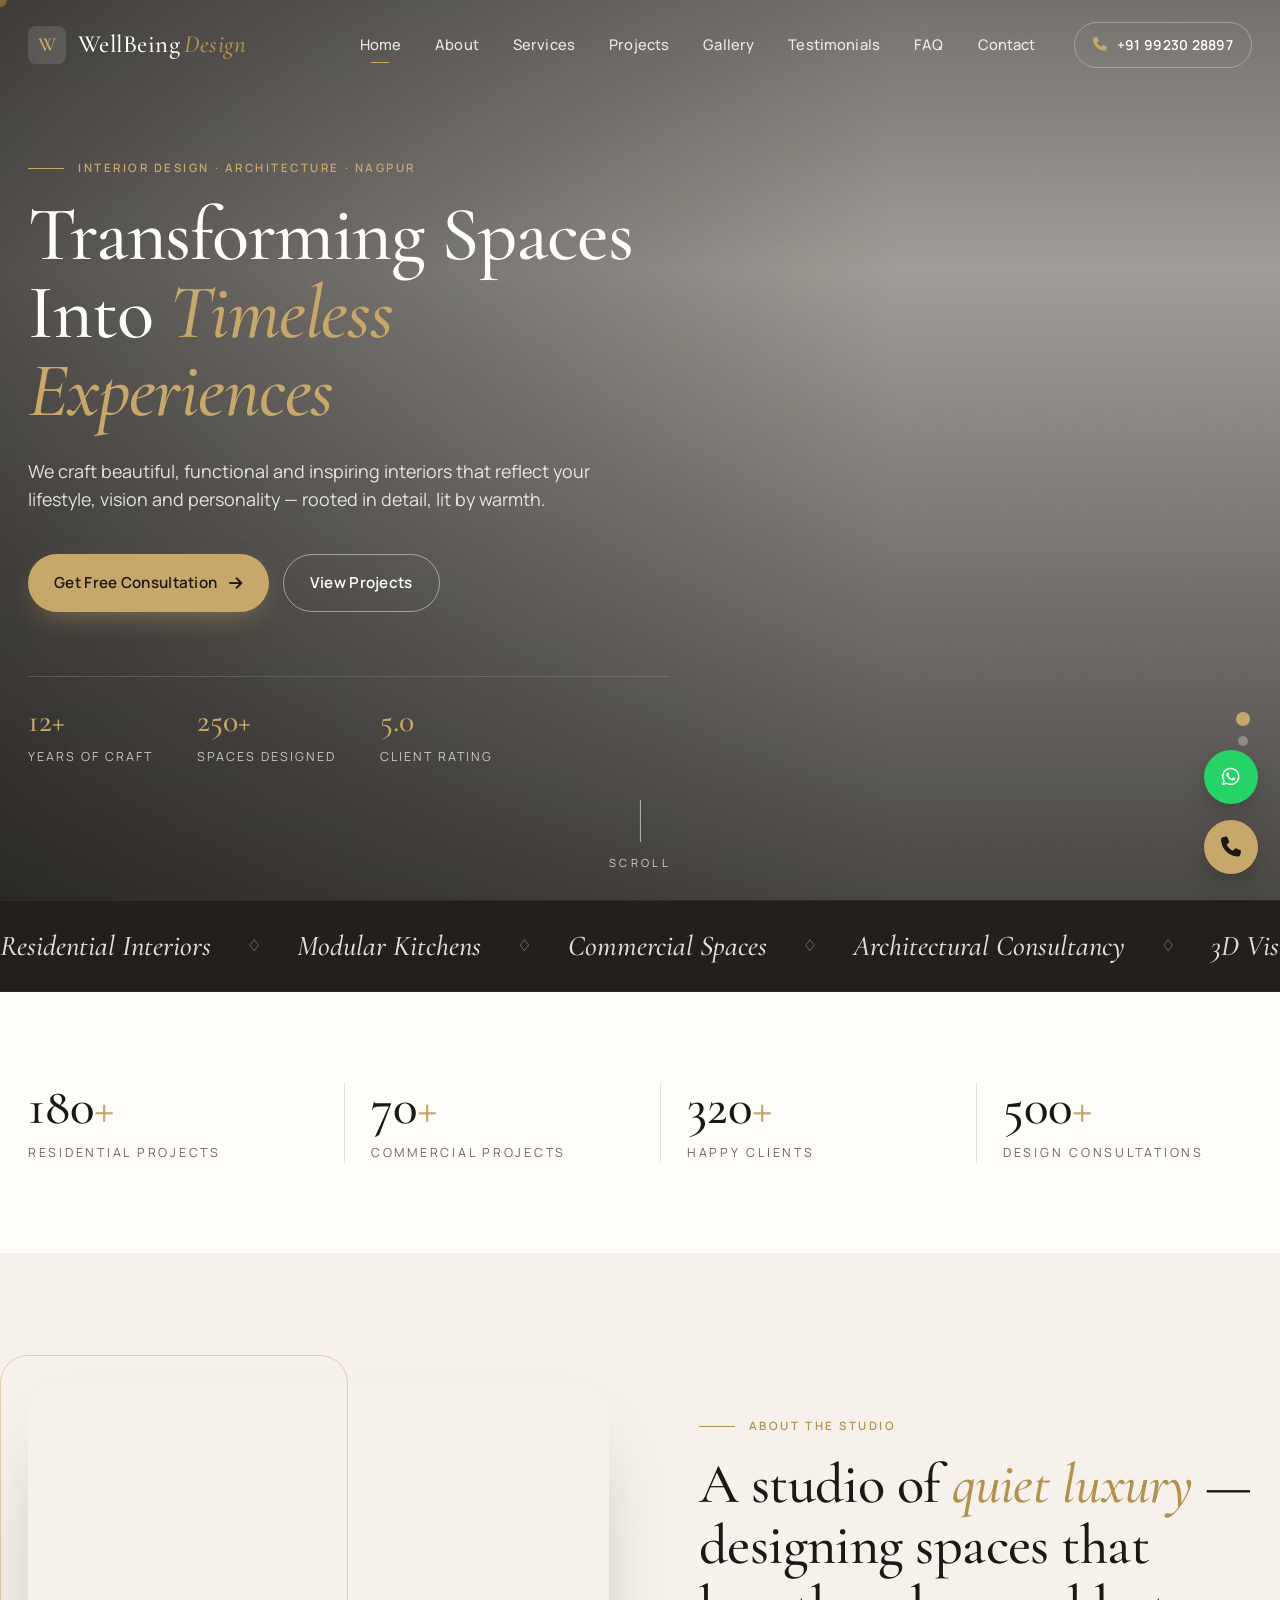
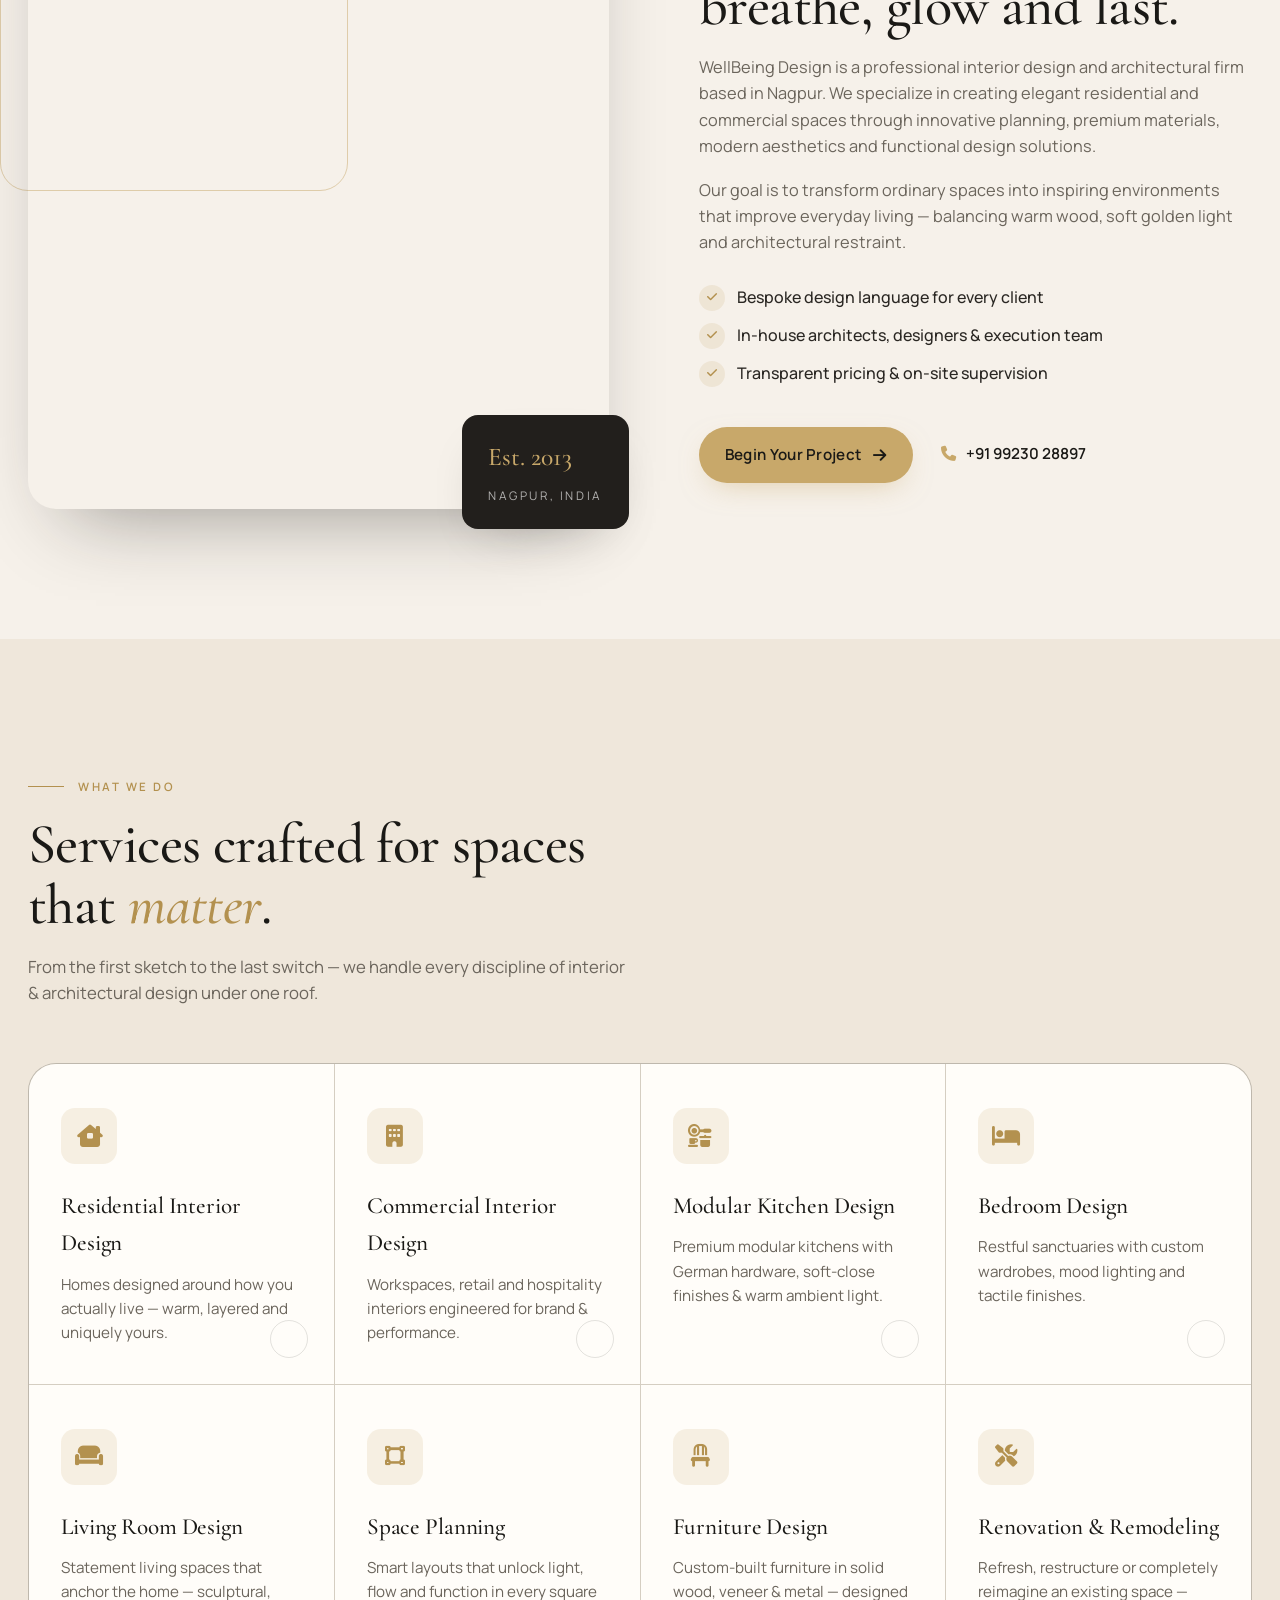
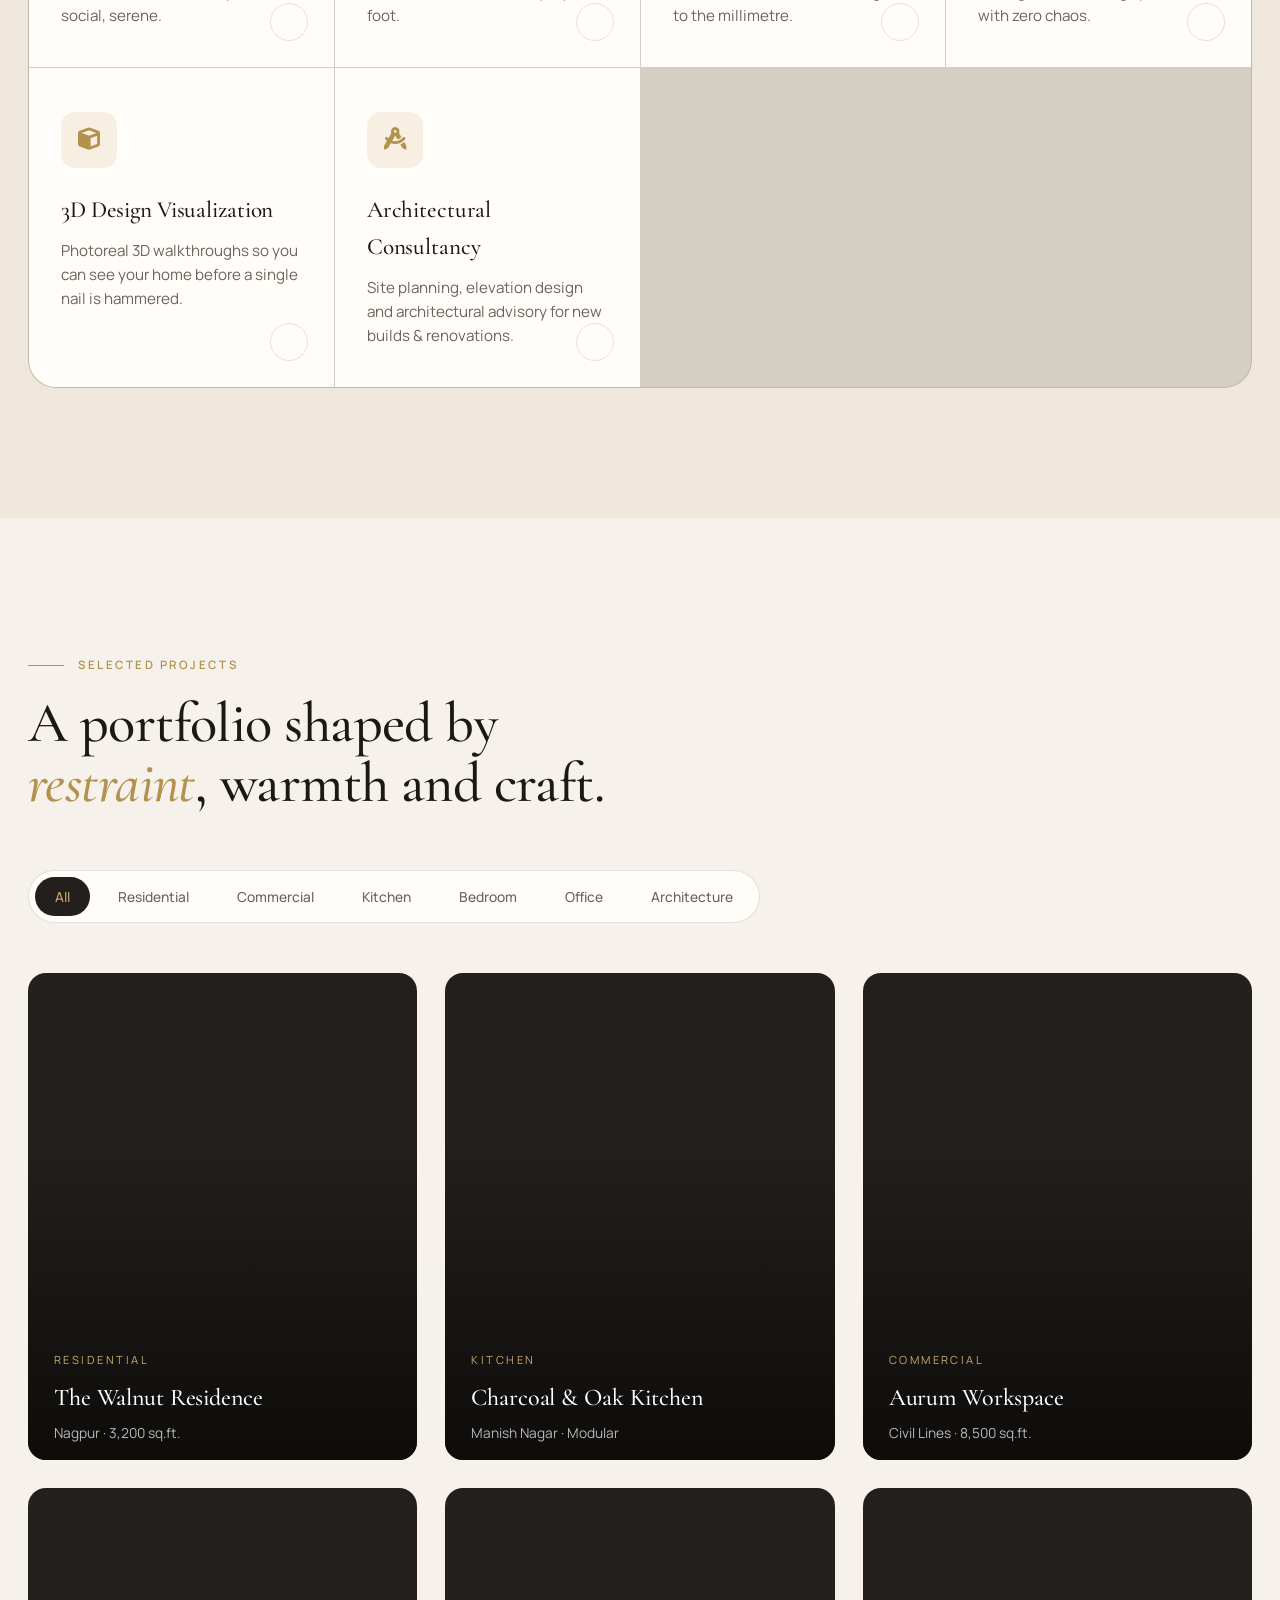
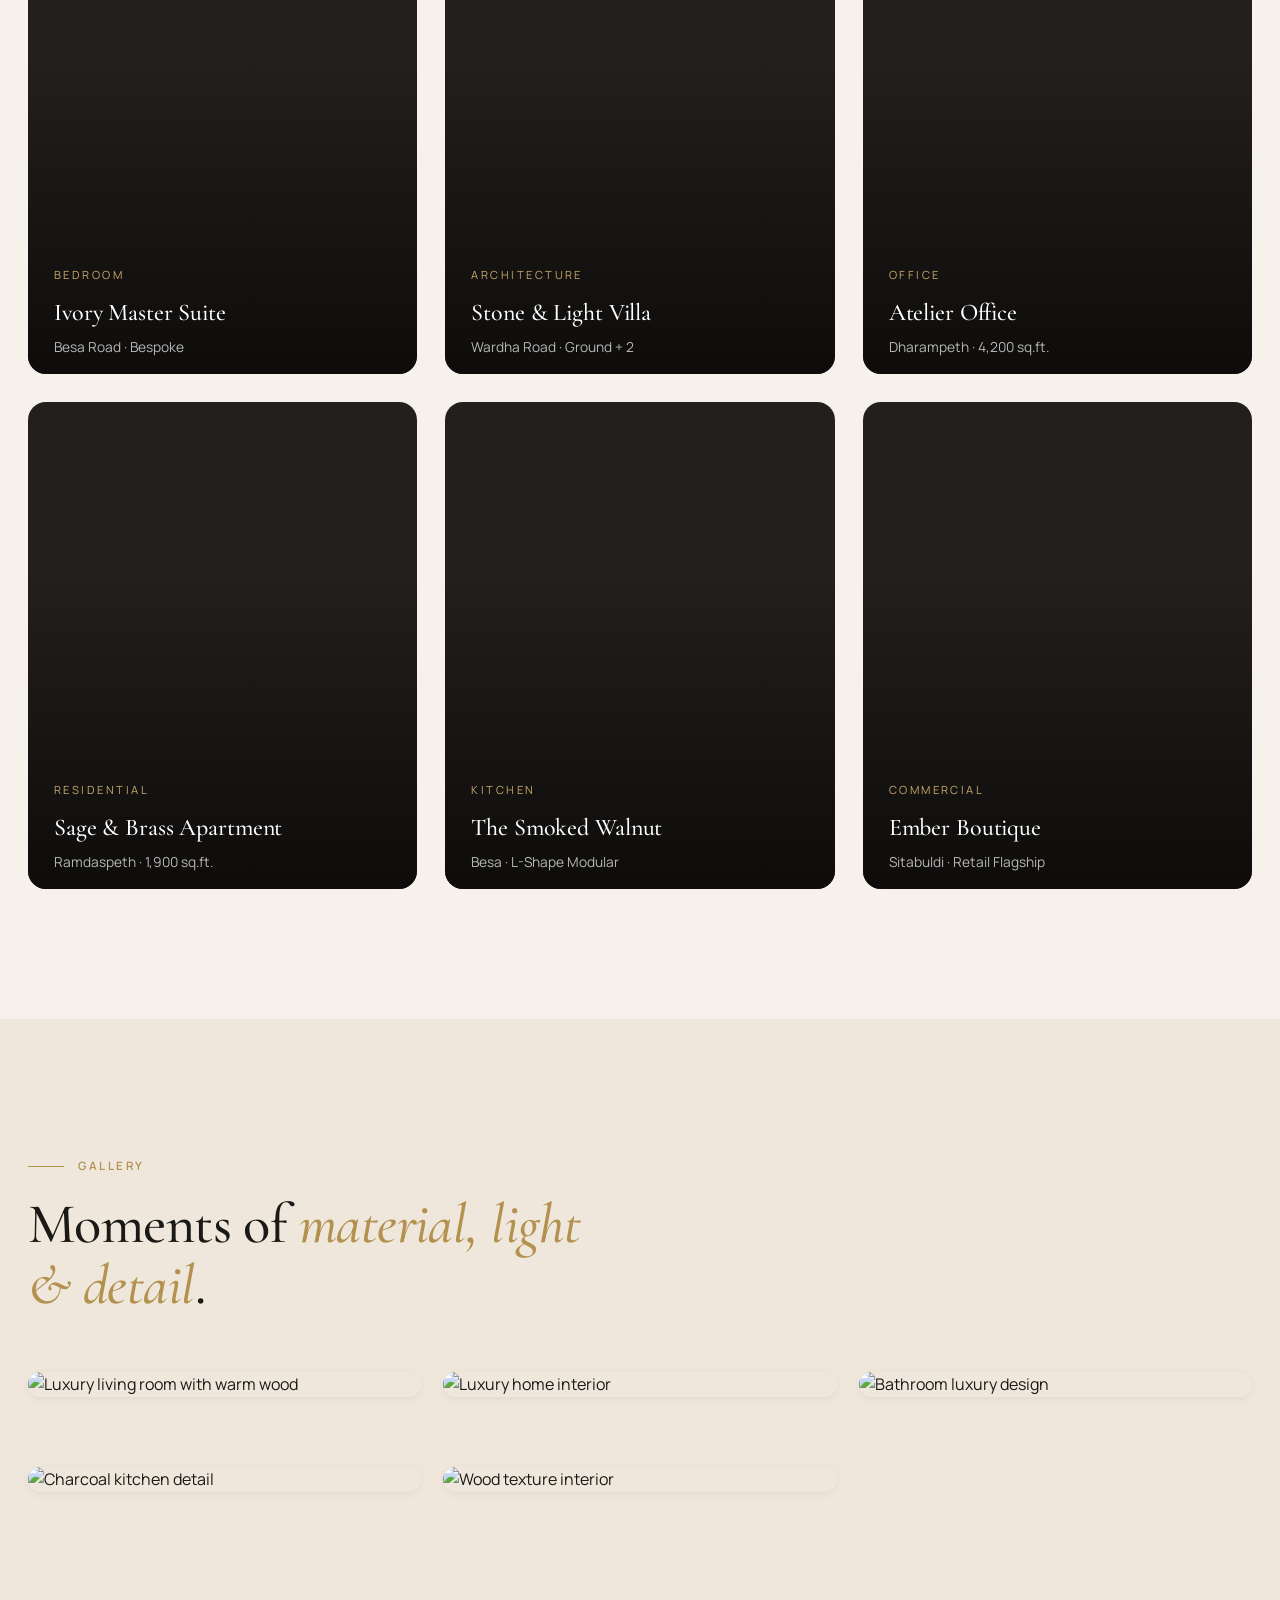
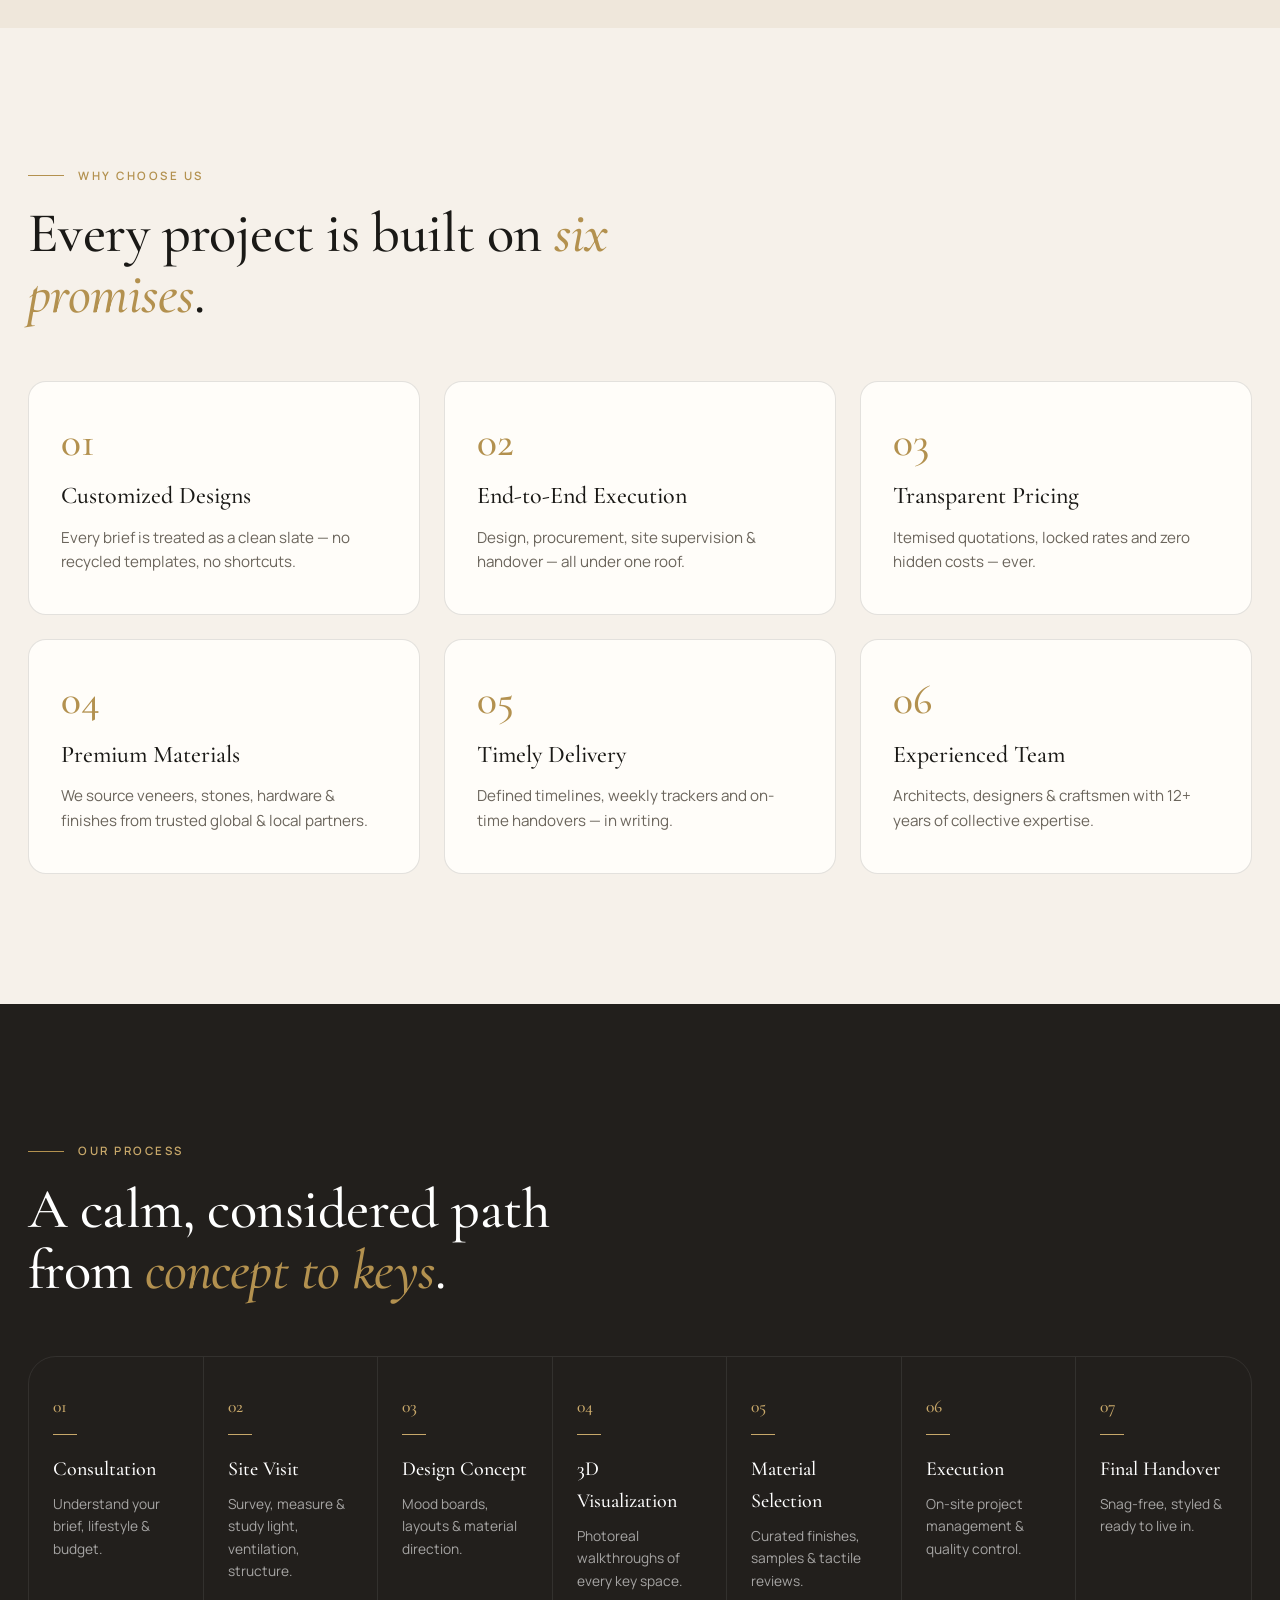
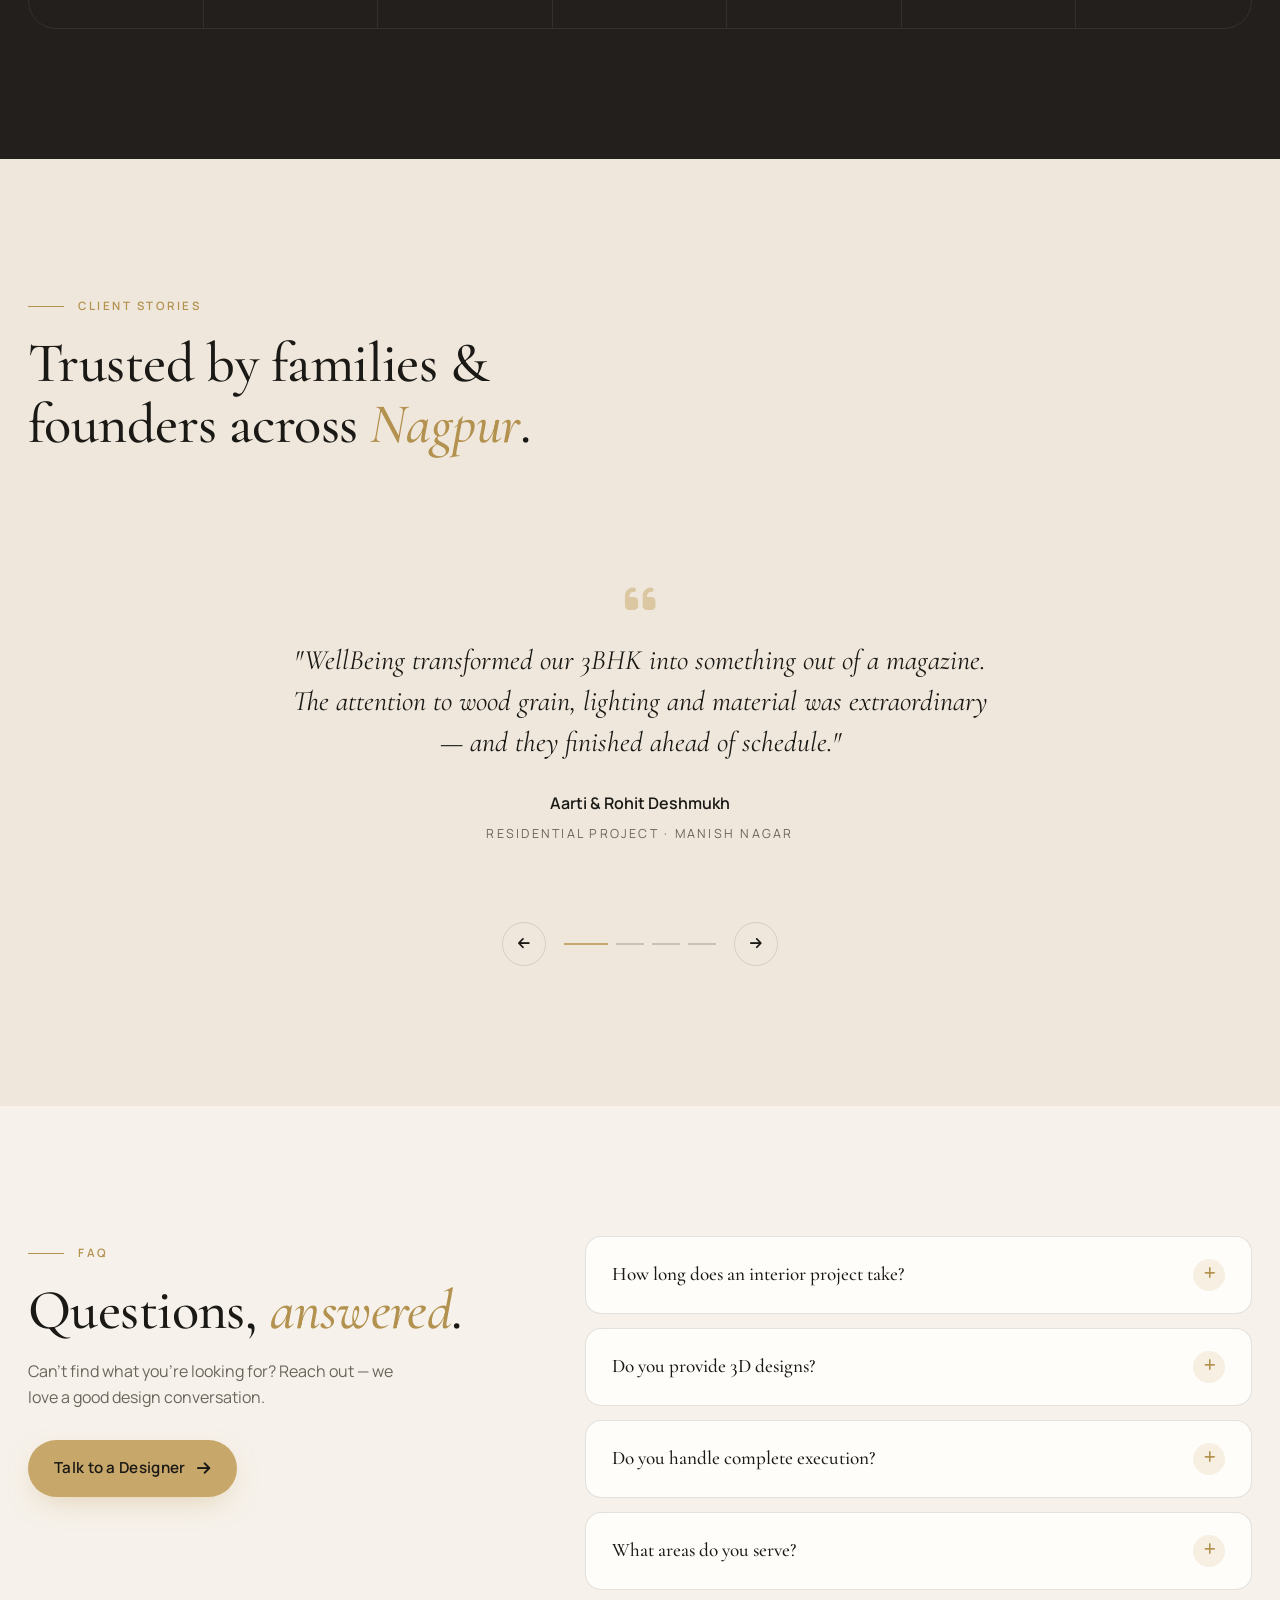
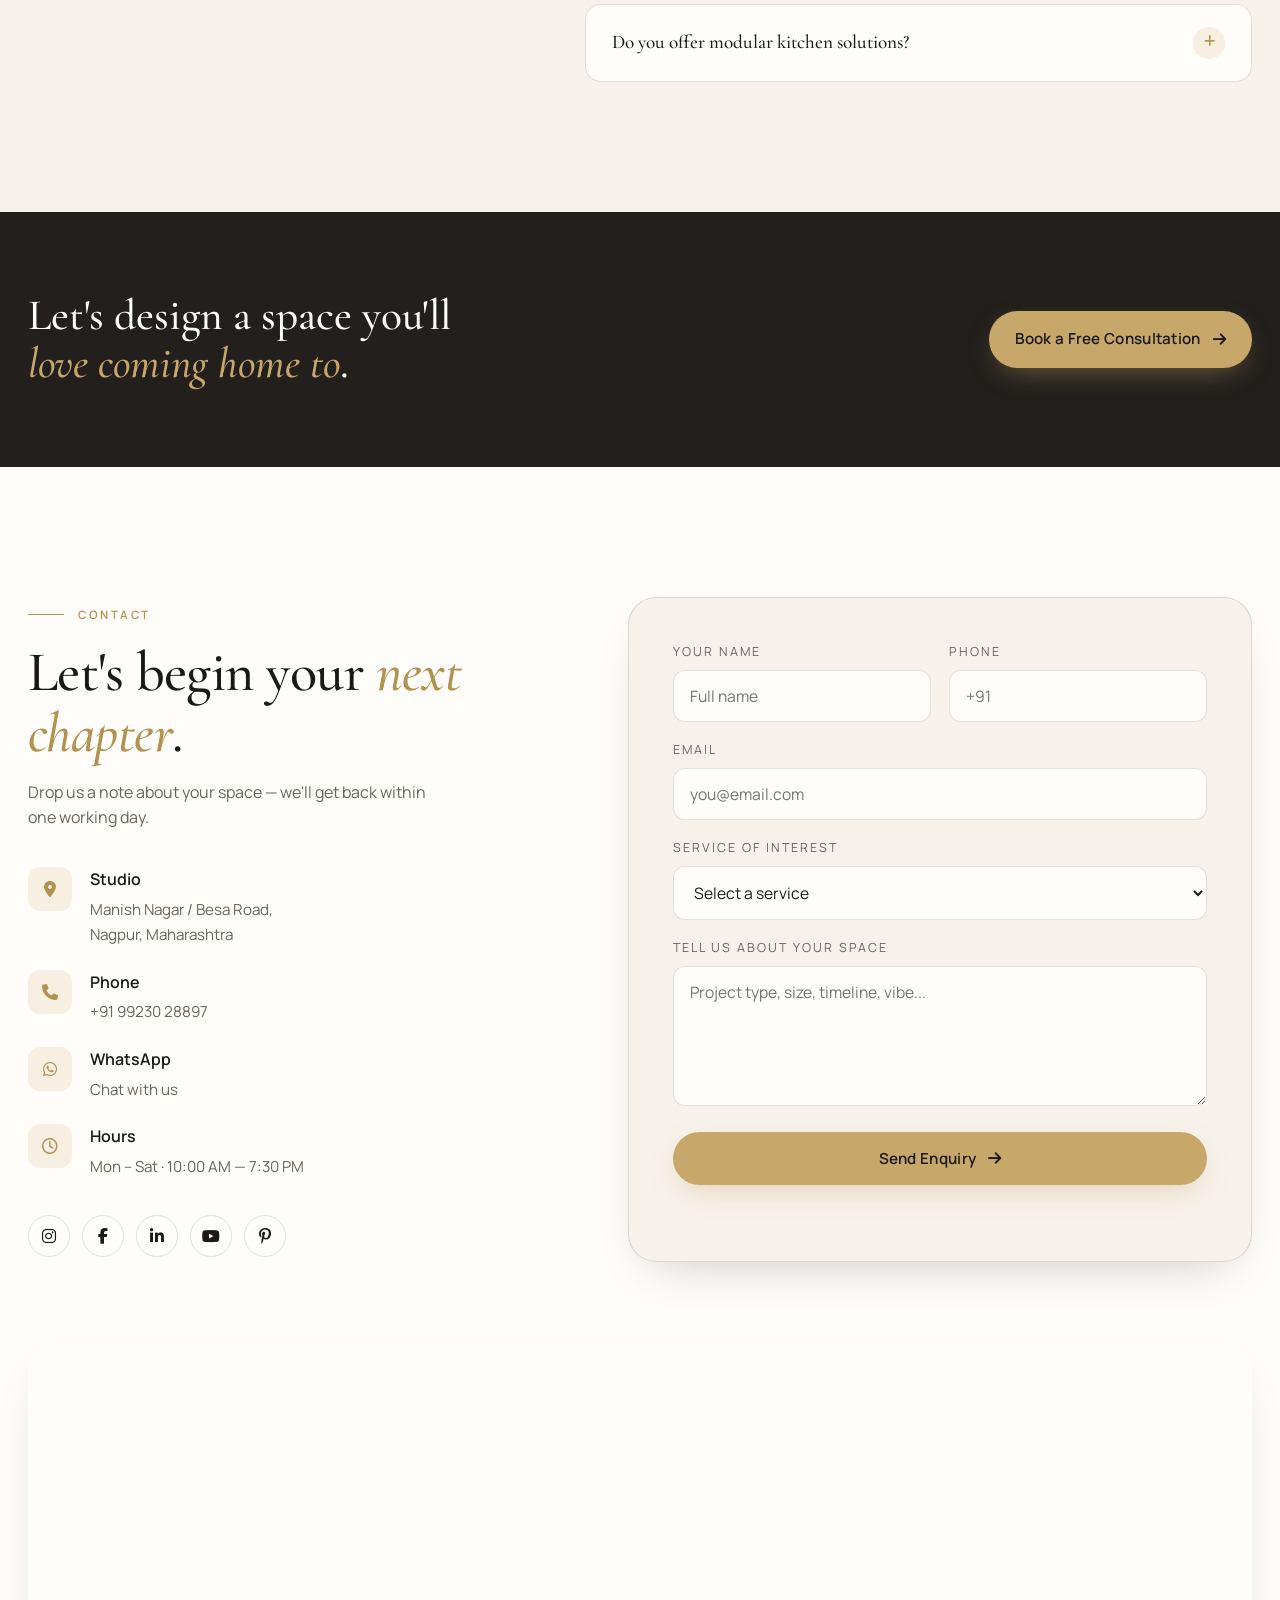
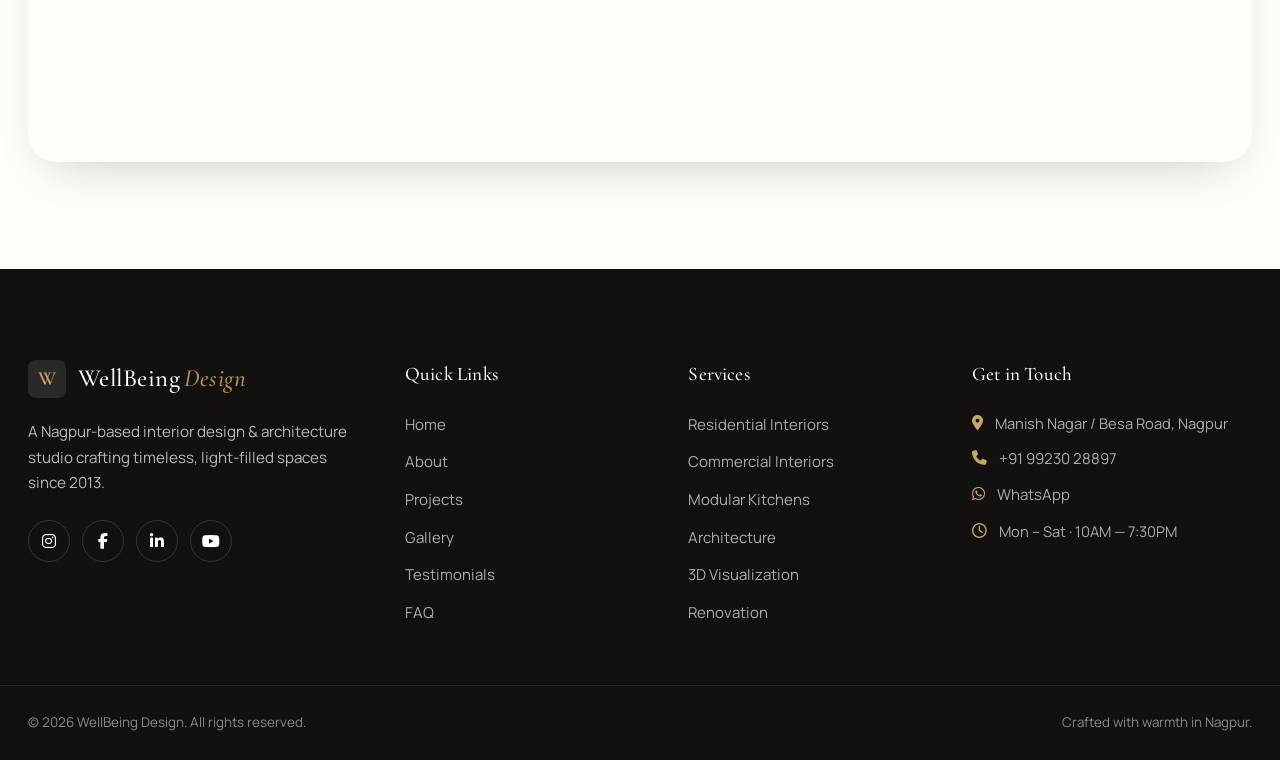
==== site/index.html @ 1b3536c0 "auto-commit for 698bf64e-f475-4fc6-b397-75e8b9657b78" ====
<!DOCTYPE html>
<html lang="en">
<head>
  <meta charset="UTF-8" />
  <meta http-equiv="X-UA-Compatible" content="IE=edge" />
  <meta name="viewport" content="width=device-width, initial-scale=1.0" />

  <!-- Primary Meta Tags -->
  <title>WellBeing Design | Luxury Interior Design & Architecture Studio in Nagpur</title>
  <meta name="title" content="WellBeing Design | Luxury Interior Design & Architecture Studio in Nagpur" />
  <meta name="description" content="WellBeing Design is a premium interior design and architecture firm in Nagpur, crafting elegant residential and commercial spaces with timeless aesthetics, modular kitchens, 3D visualization and end-to-end execution." />
  <meta name="keywords" content="Interior Design Nagpur, Architecture Nagpur, Luxury Interiors, Modular Kitchen, Residential Interior, Commercial Interior, WellBeing Design, Manish Nagar, Besa Road" />
  <meta name="author" content="WellBeing Design" />
  <meta name="theme-color" content="#1a1a1a" />

  <!-- Open Graph / Facebook -->
  <meta property="og:type" content="website" />
  <meta property="og:title" content="WellBeing Design | Luxury Interior Design & Architecture Studio" />
  <meta property="og:description" content="Transforming spaces into timeless experiences. Premium interior design & architecture in Nagpur." />
  <meta property="og:image" content="https://images.unsplash.com/photo-1565538810643-b5bdb714032a?w=1600&q=80" />

  <!-- Twitter -->
  <meta property="twitter:card" content="summary_large_image" />
  <meta property="twitter:title" content="WellBeing Design | Luxury Interior Design" />
  <meta property="twitter:description" content="Premium interior design & architecture studio in Nagpur." />
  <meta property="twitter:image" content="https://images.unsplash.com/photo-1565538810643-b5bdb714032a?w=1600&q=80" />

  <!-- Fonts -->
  <link rel="preconnect" href="https://fonts.googleapis.com" />
  <link rel="preconnect" href="https://fonts.gstatic.com" crossorigin />
  <link href="https://fonts.googleapis.com/css2?family=Cormorant+Garamond:wght@300;400;500;600;700&family=Manrope:wght@300;400;500;600;700&display=swap" rel="stylesheet" />

  <!-- Icons -->
  <link rel="stylesheet" href="https://cdnjs.cloudflare.com/ajax/libs/font-awesome/6.5.1/css/all.min.css" />

  <!-- Stylesheet -->
  <link rel="stylesheet" href="style.css" />

  <link rel="icon" type="image/svg+xml" href="data:image/svg+xml;utf8,<svg xmlns='http://www.w3.org/2000/svg' viewBox='0 0 64 64'><rect width='64' height='64' rx='12' fill='%231a1a1a'/><text x='50%25' y='54%25' text-anchor='middle' font-family='serif' font-size='34' fill='%23c8a86a' font-weight='600'>W</text></svg>" />
</head>

<body>
  <!-- Cursor follower -->
  <div class="cursor-dot" id="cursorDot" aria-hidden="true"></div>

  <!-- Preloader -->
  <div class="preloader" id="preloader" aria-hidden="true">
    <div class="preloader-inner">
      <div class="preloader-logo">WellBeing</div>
      <div class="preloader-bar"><span></span></div>
    </div>
  </div>

  <!-- Navigation -->
  <header class="navbar" id="navbar">
    <div class="nav-container">
      <a href="#home" class="brand" aria-label="WellBeing Design home">
        <span class="brand-mark">W</span>
        <span class="brand-text">WellBeing<em>Design</em></span>
      </a>

      <nav class="nav-links" id="navLinks" aria-label="Primary">
        <a href="#home" class="nav-link active">Home</a>
        <a href="#about" class="nav-link">About</a>
        <a href="#services" class="nav-link">Services</a>
        <a href="#projects" class="nav-link">Projects</a>
        <a href="#gallery" class="nav-link">Gallery</a>
        <a href="#testimonials" class="nav-link">Testimonials</a>
        <a href="#faq" class="nav-link">FAQ</a>
        <a href="#contact" class="nav-link">Contact</a>
      </nav>

      <a href="tel:+919923028897" class="nav-cta">
        <i class="fa-solid fa-phone"></i>
        <span>+91 99230 28897</span>
      </a>

      <button class="nav-toggle" id="navToggle" aria-label="Toggle navigation" aria-expanded="false">
        <span></span><span></span><span></span>
      </button>
    </div>
  </header>

  <!-- HERO -->
  <section class="hero" id="home">
    <div class="hero-slider" id="heroSlider">
      <div class="hero-slide active" style="background-image:url('https://images.unsplash.com/photo-1565538810643-b5bdb714032a?auto=format&fit=crop&w=2000&q=80');"></div>
      <div class="hero-slide" style="background-image:url('https://images.unsplash.com/photo-1600585154340-be6161a56a0c?auto=format&fit=crop&w=2000&q=80');"></div>
      <div class="hero-slide" style="background-image:url('https://images.unsplash.com/photo-1616486338812-3dadae4b4ace?auto=format&fit=crop&w=2000&q=80');"></div>
      <div class="hero-slide" style="background-image:url('https://images.unsplash.com/photo-1600210492486-724fe5c67fb0?auto=format&fit=crop&w=2000&q=80');"></div>
    </div>
    <div class="hero-overlay"></div>
    <div class="hero-grain"></div>

    <div class="hero-content">
      <div class="eyebrow reveal">
        <span class="eyebrow-line"></span>
        <span>Interior Design &middot; Architecture &middot; Nagpur</span>
      </div>
      <h1 class="hero-title reveal">
        Transforming Spaces<br />
        Into <em>Timeless Experiences</em>
      </h1>
      <p class="hero-sub reveal">
        We craft beautiful, functional and inspiring interiors that reflect your
        lifestyle, vision and personality &mdash; rooted in detail, lit by warmth.
      </p>

      <div class="hero-cta reveal">
        <a href="#contact" class="btn btn-gold">
          <span>Get Free Consultation</span>
          <i class="fa-solid fa-arrow-right"></i>
        </a>
        <a href="#projects" class="btn btn-ghost">
          <span>View Projects</span>
        </a>
      </div>

      <div class="hero-meta reveal">
        <div>
          <strong>12+</strong>
          <span>Years of Craft</span>
        </div>
        <div>
          <strong>250+</strong>
          <span>Spaces Designed</span>
        </div>
        <div>
          <strong>5.0</strong>
          <span>Client Rating</span>
        </div>
      </div>
    </div>

    <div class="hero-pagination" id="heroPagination" aria-hidden="true"></div>

    <a href="#about" class="hero-scroll" aria-label="Scroll to content">
      <span></span>
      <p>Scroll</p>
    </a>
  </section>

  <!-- MARQUEE -->
  <div class="marquee" aria-hidden="true">
    <div class="marquee-track">
      <span>Residential Interiors</span><i>&#9826;</i>
      <span>Modular Kitchens</span><i>&#9826;</i>
      <span>Commercial Spaces</span><i>&#9826;</i>
      <span>Architectural Consultancy</span><i>&#9826;</i>
      <span>3D Visualization</span><i>&#9826;</i>
      <span>Renovation</span><i>&#9826;</i>
      <span>Residential Interiors</span><i>&#9826;</i>
      <span>Modular Kitchens</span><i>&#9826;</i>
      <span>Commercial Spaces</span><i>&#9826;</i>
      <span>Architectural Consultancy</span><i>&#9826;</i>
      <span>3D Visualization</span><i>&#9826;</i>
      <span>Renovation</span><i>&#9826;</i>
    </div>
  </div>

  <!-- STATS -->
  <section class="stats" aria-label="Studio statistics">
    <div class="container stats-grid">
      <div class="stat-item reveal">
        <div class="stat-num" data-target="180">0</div>
        <div class="stat-label">Residential Projects</div>
      </div>
      <div class="stat-item reveal">
        <div class="stat-num" data-target="70">0</div>
        <div class="stat-label">Commercial Projects</div>
      </div>
      <div class="stat-item reveal">
        <div class="stat-num" data-target="320">0</div>
        <div class="stat-label">Happy Clients</div>
      </div>
      <div class="stat-item reveal">
        <div class="stat-num" data-target="500">0</div>
        <div class="stat-label">Design Consultations</div>
      </div>
    </div>
  </section>

  <!-- ABOUT -->
  <section class="about" id="about">
    <div class="container about-grid">
      <div class="about-media reveal">
        <div class="about-image" style="background-image:url('https://images.unsplash.com/photo-1618220179428-22790b461013?auto=format&fit=crop&w=1400&q=80');"></div>
        <div class="about-badge">
          <strong>Est. 2013</strong>
          <span>Nagpur, India</span>
        </div>
        <div class="about-accent" aria-hidden="true"></div>
      </div>

      <div class="about-text">
        <div class="section-eyebrow reveal">
          <span class="eyebrow-line"></span>
          <span>About the Studio</span>
        </div>
        <h2 class="section-title reveal">
          A studio of <em>quiet luxury</em> &mdash; designing spaces that breathe, glow and last.
        </h2>
        <p class="reveal">
          WellBeing Design is a professional interior design and architectural
          firm based in Nagpur. We specialize in creating elegant residential and
          commercial spaces through innovative planning, premium materials,
          modern aesthetics and functional design solutions.
        </p>
        <p class="reveal">
          Our goal is to transform ordinary spaces into inspiring environments
          that improve everyday living &mdash; balancing warm wood, soft golden
          light and architectural restraint.
        </p>

        <ul class="about-points reveal">
          <li><i class="fa-solid fa-check"></i> Bespoke design language for every client</li>
          <li><i class="fa-solid fa-check"></i> In-house architects, designers &amp; execution team</li>
          <li><i class="fa-solid fa-check"></i> Transparent pricing &amp; on-site supervision</li>
        </ul>

        <div class="about-cta reveal">
          <a href="#contact" class="btn btn-gold">
            <span>Begin Your Project</span>
            <i class="fa-solid fa-arrow-right"></i>
          </a>
          <a href="tel:+919923028897" class="btn-text">
            <i class="fa-solid fa-phone"></i> +91 99230 28897
          </a>
        </div>
      </div>
    </div>
  </section>

  <!-- SERVICES -->
  <section class="services" id="services">
    <div class="container">
      <div class="section-head">
        <div class="section-eyebrow reveal">
          <span class="eyebrow-line"></span>
          <span>What We Do</span>
        </div>
        <h2 class="section-title reveal">
          Services crafted for spaces that <em>matter</em>.
        </h2>
        <p class="section-sub reveal">
          From the first sketch to the last switch &mdash; we handle every
          discipline of interior &amp; architectural design under one roof.
        </p>
      </div>

      <div class="services-grid">
        <article class="service-card reveal">
          <div class="service-icon"><i class="fa-solid fa-house-chimney-window"></i></div>
          <h3>Residential Interior Design</h3>
          <p>Homes designed around how you actually live &mdash; warm, layered and uniquely yours.</p>
          <span class="service-arrow"><i class="fa-solid fa-arrow-up-right"></i></span>
        </article>

        <article class="service-card reveal">
          <div class="service-icon"><i class="fa-solid fa-building"></i></div>
          <h3>Commercial Interior Design</h3>
          <p>Workspaces, retail and hospitality interiors engineered for brand &amp; performance.</p>
          <span class="service-arrow"><i class="fa-solid fa-arrow-up-right"></i></span>
        </article>

        <article class="service-card reveal">
          <div class="service-icon"><i class="fa-solid fa-kitchen-set"></i></div>
          <h3>Modular Kitchen Design</h3>
          <p>Premium modular kitchens with German hardware, soft-close finishes &amp; warm ambient light.</p>
          <span class="service-arrow"><i class="fa-solid fa-arrow-up-right"></i></span>
        </article>

        <article class="service-card reveal">
          <div class="service-icon"><i class="fa-solid fa-bed"></i></div>
          <h3>Bedroom Design</h3>
          <p>Restful sanctuaries with custom wardrobes, mood lighting and tactile finishes.</p>
          <span class="service-arrow"><i class="fa-solid fa-arrow-up-right"></i></span>
        </article>

        <article class="service-card reveal">
          <div class="service-icon"><i class="fa-solid fa-couch"></i></div>
          <h3>Living Room Design</h3>
          <p>Statement living spaces that anchor the home &mdash; sculptural, social, serene.</p>
          <span class="service-arrow"><i class="fa-solid fa-arrow-up-right"></i></span>
        </article>

        <article class="service-card reveal">
          <div class="service-icon"><i class="fa-solid fa-vector-square"></i></div>
          <h3>Space Planning</h3>
          <p>Smart layouts that unlock light, flow and function in every square foot.</p>
          <span class="service-arrow"><i class="fa-solid fa-arrow-up-right"></i></span>
        </article>

        <article class="service-card reveal">
          <div class="service-icon"><i class="fa-solid fa-chair"></i></div>
          <h3>Furniture Design</h3>
          <p>Custom-built furniture in solid wood, veneer &amp; metal &mdash; designed to the millimetre.</p>
          <span class="service-arrow"><i class="fa-solid fa-arrow-up-right"></i></span>
        </article>

        <article class="service-card reveal">
          <div class="service-icon"><i class="fa-solid fa-screwdriver-wrench"></i></div>
          <h3>Renovation &amp; Remodeling</h3>
          <p>Refresh, restructure or completely reimagine an existing space &mdash; with zero chaos.</p>
          <span class="service-arrow"><i class="fa-solid fa-arrow-up-right"></i></span>
        </article>

        <article class="service-card reveal">
          <div class="service-icon"><i class="fa-solid fa-cube"></i></div>
          <h3>3D Design Visualization</h3>
          <p>Photoreal 3D walkthroughs so you can see your home before a single nail is hammered.</p>
          <span class="service-arrow"><i class="fa-solid fa-arrow-up-right"></i></span>
        </article>

        <article class="service-card reveal">
          <div class="service-icon"><i class="fa-solid fa-compass-drafting"></i></div>
          <h3>Architectural Consultancy</h3>
          <p>Site planning, elevation design and architectural advisory for new builds &amp; renovations.</p>
          <span class="service-arrow"><i class="fa-solid fa-arrow-up-right"></i></span>
        </article>
      </div>
    </div>
  </section>

  <!-- PROJECTS -->
  <section class="projects" id="projects">
    <div class="container">
      <div class="section-head">
        <div class="section-eyebrow reveal">
          <span class="eyebrow-line"></span>
          <span>Selected Projects</span>
        </div>
        <h2 class="section-title reveal">
          A portfolio shaped by <em>restraint</em>, warmth and craft.
        </h2>
      </div>

      <div class="project-filters reveal" id="projectFilters">
        <button class="filter-btn active" data-filter="all">All</button>
        <button class="filter-btn" data-filter="residential">Residential</button>
        <button class="filter-btn" data-filter="commercial">Commercial</button>
        <button class="filter-btn" data-filter="kitchen">Kitchen</button>
        <button class="filter-btn" data-filter="bedroom">Bedroom</button>
        <button class="filter-btn" data-filter="office">Office</button>
        <button class="filter-btn" data-filter="architecture">Architecture</button>
      </div>

      <div class="projects-grid" id="projectsGrid">
        <a href="#" class="project-card reveal" data-category="residential">
          <div class="project-image" style="background-image:url('https://images.unsplash.com/photo-1600210492493-0946911123ea?auto=format&fit=crop&w=1200&q=80');"></div>
          <div class="project-info">
            <span class="project-cat">Residential</span>
            <h3>The Walnut Residence</h3>
            <p>Nagpur &middot; 3,200 sq.ft.</p>
          </div>
          <span class="project-arrow"><i class="fa-solid fa-arrow-up-right"></i></span>
        </a>

        <a href="#" class="project-card reveal" data-category="kitchen">
          <div class="project-image" style="background-image:url('https://images.unsplash.com/photo-1565538810643-b5bdb714032a?auto=format&fit=crop&w=1200&q=80');"></div>
          <div class="project-info">
            <span class="project-cat">Kitchen</span>
            <h3>Charcoal &amp; Oak Kitchen</h3>
            <p>Manish Nagar &middot; Modular</p>
          </div>
          <span class="project-arrow"><i class="fa-solid fa-arrow-up-right"></i></span>
        </a>

        <a href="#" class="project-card reveal" data-category="commercial">
          <div class="project-image" style="background-image:url('https://images.unsplash.com/photo-1497366216548-37526070297c?auto=format&fit=crop&w=1200&q=80');"></div>
          <div class="project-info">
            <span class="project-cat">Commercial</span>
            <h3>Aurum Workspace</h3>
            <p>Civil Lines &middot; 8,500 sq.ft.</p>
          </div>
          <span class="project-arrow"><i class="fa-solid fa-arrow-up-right"></i></span>
        </a>

        <a href="#" class="project-card reveal" data-category="bedroom">
          <div class="project-image" style="background-image:url('https://images.unsplash.com/photo-1616594039964-ae9021a400a0?auto=format&fit=crop&w=1200&q=80');"></div>
          <div class="project-info">
            <span class="project-cat">Bedroom</span>
            <h3>Ivory Master Suite</h3>
            <p>Besa Road &middot; Bespoke</p>
          </div>
          <span class="project-arrow"><i class="fa-solid fa-arrow-up-right"></i></span>
        </a>

        <a href="#" class="project-card reveal" data-category="architecture">
          <div class="project-image" style="background-image:url('https://images.unsplash.com/photo-1487958449943-2429e8be8625?auto=format&fit=crop&w=1200&q=80');"></div>
          <div class="project-info">
            <span class="project-cat">Architecture</span>
            <h3>Stone &amp; Light Villa</h3>
            <p>Wardha Road &middot; Ground + 2</p>
          </div>
          <span class="project-arrow"><i class="fa-solid fa-arrow-up-right"></i></span>
        </a>

        <a href="#" class="project-card reveal" data-category="office">
          <div class="project-image" style="background-image:url('https://images.unsplash.com/photo-1497215728101-856f4ea42174?auto=format&fit=crop&w=1200&q=80');"></div>
          <div class="project-info">
            <span class="project-cat">Office</span>
            <h3>Atelier Office</h3>
            <p>Dharampeth &middot; 4,200 sq.ft.</p>
          </div>
          <span class="project-arrow"><i class="fa-solid fa-arrow-up-right"></i></span>
        </a>

        <a href="#" class="project-card reveal" data-category="residential">
          <div class="project-image" style="background-image:url('https://images.unsplash.com/photo-1600585154526-990dced4db0d?auto=format&fit=crop&w=1200&q=80');"></div>
          <div class="project-info">
            <span class="project-cat">Residential</span>
            <h3>Sage &amp; Brass Apartment</h3>
            <p>Ramdaspeth &middot; 1,900 sq.ft.</p>
          </div>
          <span class="project-arrow"><i class="fa-solid fa-arrow-up-right"></i></span>
        </a>

        <a href="#" class="project-card reveal" data-category="kitchen">
          <div class="project-image" style="background-image:url('https://images.unsplash.com/photo-1600489000022-c2086d79f9d4?auto=format&fit=crop&w=1200&q=80');"></div>
          <div class="project-info">
            <span class="project-cat">Kitchen</span>
            <h3>The Smoked Walnut</h3>
            <p>Besa &middot; L-Shape Modular</p>
          </div>
          <span class="project-arrow"><i class="fa-solid fa-arrow-up-right"></i></span>
        </a>

        <a href="#" class="project-card reveal" data-category="commercial">
          <div class="project-image" style="background-image:url('https://images.unsplash.com/photo-1604328698692-f76ea9498e76?auto=format&fit=crop&w=1200&q=80');"></div>
          <div class="project-info">
            <span class="project-cat">Commercial</span>
            <h3>Ember Boutique</h3>
            <p>Sitabuldi &middot; Retail Flagship</p>
          </div>
          <span class="project-arrow"><i class="fa-solid fa-arrow-up-right"></i></span>
        </a>
      </div>
    </div>
  </section>

  <!-- GALLERY -->
  <section class="gallery" id="gallery">
    <div class="container">
      <div class="section-head">
        <div class="section-eyebrow reveal">
          <span class="eyebrow-line"></span>
          <span>Gallery</span>
        </div>
        <h2 class="section-title reveal">
          Moments of <em>material, light &amp; detail</em>.
        </h2>
      </div>

      <div class="masonry" id="masonry">
        <div class="masonry-item reveal" data-img="https://images.unsplash.com/photo-1616486338812-3dadae4b4ace?auto=format&fit=crop&w=1400&q=80">
          <img src="https://images.unsplash.com/photo-1616486338812-3dadae4b4ace?auto=format&fit=crop&w=900&q=80" alt="Luxury living room with warm wood" loading="lazy" />
        </div>
        <div class="masonry-item tall reveal" data-img="https://images.unsplash.com/photo-1600210492486-724fe5c67fb0?auto=format&fit=crop&w=1400&q=80">
          <img src="https://images.unsplash.com/photo-1600210492486-724fe5c67fb0?auto=format&fit=crop&w=900&q=80" alt="Modern bedroom with golden light" loading="lazy" />
        </div>
        <div class="masonry-item reveal" data-img="https://images.unsplash.com/photo-1600607687939-ce8a6c25118c?auto=format&fit=crop&w=1400&q=80">
          <img src="https://images.unsplash.com/photo-1600607687939-ce8a6c25118c?auto=format&fit=crop&w=900&q=80" alt="Charcoal kitchen detail" loading="lazy" />
        </div>
        <div class="masonry-item wide reveal" data-img="https://images.unsplash.com/photo-1600585154340-be6161a56a0c?auto=format&fit=crop&w=1400&q=80">
          <img src="https://images.unsplash.com/photo-1600585154340-be6161a56a0c?auto=format&fit=crop&w=1200&q=80" alt="Luxury home interior" loading="lazy" />
        </div>
        <div class="masonry-item reveal" data-img="https://images.unsplash.com/photo-1615529182904-14819c35db37?auto=format&fit=crop&w=1400&q=80">
          <img src="https://images.unsplash.com/photo-1615529182904-14819c35db37?auto=format&fit=crop&w=900&q=80" alt="Modern hallway design" loading="lazy" />
        </div>
        <div class="masonry-item tall reveal" data-img="https://images.unsplash.com/photo-1618221195710-dd6b41faaea6?auto=format&fit=crop&w=1400&q=80">
          <img src="https://images.unsplash.com/photo-1618221195710-dd6b41faaea6?auto=format&fit=crop&w=900&q=80" alt="Wood texture interior" loading="lazy" />
        </div>
        <div class="masonry-item reveal" data-img="https://images.unsplash.com/photo-1600566753190-17f0baa2a6c3?auto=format&fit=crop&w=1400&q=80">
          <img src="https://images.unsplash.com/photo-1600566753190-17f0baa2a6c3?auto=format&fit=crop&w=900&q=80" alt="Bathroom luxury design" loading="lazy" />
        </div>
        <div class="masonry-item reveal" data-img="https://images.unsplash.com/photo-1505691938895-1758d7feb511?auto=format&fit=crop&w=1400&q=80">
          <img src="https://images.unsplash.com/photo-1505691938895-1758d7feb511?auto=format&fit=crop&w=900&q=80" alt="Modern dining" loading="lazy" />
        </div>
      </div>
    </div>
  </section>

  <!-- LIGHTBOX -->
  <div class="lightbox" id="lightbox" aria-hidden="true">
    <button class="lightbox-close" id="lightboxClose" aria-label="Close"><i class="fa-solid fa-xmark"></i></button>
    <img id="lightboxImg" src="" alt="Project detail" />
  </div>

  <!-- WHY -->
  <section class="why">
    <div class="container">
      <div class="section-head">
        <div class="section-eyebrow reveal">
          <span class="eyebrow-line"></span>
          <span>Why Choose Us</span>
        </div>
        <h2 class="section-title reveal">
          Every project is built on <em>six promises</em>.
        </h2>
      </div>

      <div class="why-grid">
        <div class="why-card reveal">
          <span class="why-num">01</span>
          <h3>Customized Designs</h3>
          <p>Every brief is treated as a clean slate &mdash; no recycled templates, no shortcuts.</p>
        </div>
        <div class="why-card reveal">
          <span class="why-num">02</span>
          <h3>End-to-End Execution</h3>
          <p>Design, procurement, site supervision &amp; handover &mdash; all under one roof.</p>
        </div>
        <div class="why-card reveal">
          <span class="why-num">03</span>
          <h3>Transparent Pricing</h3>
          <p>Itemised quotations, locked rates and zero hidden costs &mdash; ever.</p>
        </div>
        <div class="why-card reveal">
          <span class="why-num">04</span>
          <h3>Premium Materials</h3>
          <p>We source veneers, stones, hardware &amp; finishes from trusted global &amp; local partners.</p>
        </div>
        <div class="why-card reveal">
          <span class="why-num">05</span>
          <h3>Timely Delivery</h3>
          <p>Defined timelines, weekly trackers and on-time handovers &mdash; in writing.</p>
        </div>
        <div class="why-card reveal">
          <span class="why-num">06</span>
          <h3>Experienced Team</h3>
          <p>Architects, designers &amp; craftsmen with 12+ years of collective expertise.</p>
        </div>
      </div>
    </div>
  </section>

  <!-- PROCESS -->
  <section class="process">
    <div class="container">
      <div class="section-head">
        <div class="section-eyebrow reveal">
          <span class="eyebrow-line"></span>
          <span>Our Process</span>
        </div>
        <h2 class="section-title reveal">
          A calm, considered path from <em>concept to keys</em>.
        </h2>
      </div>

      <ol class="process-list">
        <li class="process-step reveal"><span>01</span><h3>Consultation</h3><p>Understand your brief, lifestyle &amp; budget.</p></li>
        <li class="process-step reveal"><span>02</span><h3>Site Visit</h3><p>Survey, measure &amp; study light, ventilation, structure.</p></li>
        <li class="process-step reveal"><span>03</span><h3>Design Concept</h3><p>Mood boards, layouts &amp; material direction.</p></li>
        <li class="process-step reveal"><span>04</span><h3>3D Visualization</h3><p>Photoreal walkthroughs of every key space.</p></li>
        <li class="process-step reveal"><span>05</span><h3>Material Selection</h3><p>Curated finishes, samples &amp; tactile reviews.</p></li>
        <li class="process-step reveal"><span>06</span><h3>Execution</h3><p>On-site project management &amp; quality control.</p></li>
        <li class="process-step reveal"><span>07</span><h3>Final Handover</h3><p>Snag-free, styled &amp; ready to live in.</p></li>
      </ol>
    </div>
  </section>

  <!-- TESTIMONIALS -->
  <section class="testimonials" id="testimonials">
    <div class="container">
      <div class="section-head">
        <div class="section-eyebrow reveal">
          <span class="eyebrow-line"></span>
          <span>Client Stories</span>
        </div>
        <h2 class="section-title reveal">
          Trusted by families &amp; founders across <em>Nagpur</em>.
        </h2>
      </div>

      <div class="testimonial-slider reveal" id="testimonialSlider">
        <div class="testimonial-track" id="testimonialTrack">
          <article class="testimonial">
            <i class="fa-solid fa-quote-left quote-icon"></i>
            <p>"WellBeing transformed our 3BHK into something out of a magazine. The attention to wood grain, lighting and material was extraordinary &mdash; and they finished ahead of schedule."</p>
            <footer>
              <strong>Aarti &amp; Rohit Deshmukh</strong>
              <span>Residential Project &middot; Manish Nagar</span>
            </footer>
          </article>
          <article class="testimonial">
            <i class="fa-solid fa-quote-left quote-icon"></i>
            <p>"From the very first consultation, it felt like a creative partnership. Our kitchen feels warm, intentional and beautifully lit &mdash; exactly what we asked for."</p>
            <footer>
              <strong>Neha Kapoor</strong>
              <span>Modular Kitchen &middot; Besa Road</span>
            </footer>
          </article>
          <article class="testimonial">
            <i class="fa-solid fa-quote-left quote-icon"></i>
            <p>"They designed our flagship boutique with such restraint and elegance. Footfall and conversions have meaningfully improved since the redesign."</p>
            <footer>
              <strong>Ishaan Mehta</strong>
              <span>Retail Interior &middot; Sitabuldi</span>
            </footer>
          </article>
          <article class="testimonial">
            <i class="fa-solid fa-quote-left quote-icon"></i>
            <p>"Transparent pricing, world-class execution, and a team that genuinely cares about the smallest joinery detail. We highly recommend them."</p>
            <footer>
              <strong>Dr. Sameer Joshi</strong>
              <span>Clinic Interior &middot; Dharampeth</span>
            </footer>
          </article>
        </div>

        <div class="testimonial-controls">
          <button class="t-btn" id="tPrev" aria-label="Previous testimonial"><i class="fa-solid fa-arrow-left"></i></button>
          <div class="testimonial-dots" id="testimonialDots" aria-hidden="true"></div>
          <button class="t-btn" id="tNext" aria-label="Next testimonial"><i class="fa-solid fa-arrow-right"></i></button>
        </div>
      </div>
    </div>
  </section>

  <!-- FAQ -->
  <section class="faq" id="faq">
    <div class="container faq-grid">
      <div class="faq-intro">
        <div class="section-eyebrow reveal">
          <span class="eyebrow-line"></span>
          <span>FAQ</span>
        </div>
        <h2 class="section-title reveal">
          Questions, <em>answered</em>.
        </h2>
        <p class="reveal">
          Can't find what you're looking for? Reach out &mdash; we love a good
          design conversation.
        </p>
        <a href="#contact" class="btn btn-gold reveal">
          <span>Talk to a Designer</span>
          <i class="fa-solid fa-arrow-right"></i>
        </a>
      </div>

      <div class="faq-list" id="faqList">
        <details class="faq-item reveal">
          <summary>
            <span>How long does an interior project take?</span>
            <i class="fa-solid fa-plus"></i>
          </summary>
          <div class="faq-body">
            <p>Most residential projects take 8&ndash;14 weeks from sign-off to handover, depending on scope and size. Commercial fit-outs typically range 10&ndash;20 weeks. We share a written timeline before work begins.</p>
          </div>
        </details>

        <details class="faq-item reveal">
          <summary>
            <span>Do you provide 3D designs?</span>
            <i class="fa-solid fa-plus"></i>
          </summary>
          <div class="faq-body">
            <p>Yes. Every project includes photoreal 3D walkthroughs of all key spaces, so you can experience finishes, lighting and proportions before execution.</p>
          </div>
        </details>

        <details class="faq-item reveal">
          <summary>
            <span>Do you handle complete execution?</span>
            <i class="fa-solid fa-plus"></i>
          </summary>
          <div class="faq-body">
            <p>Absolutely. We offer turnkey execution including civil work, carpentry, electricals, plumbing, false ceilings, painting, furnishings and styling &mdash; all supervised in-house.</p>
          </div>
        </details>

        <details class="faq-item reveal">
          <summary>
            <span>What areas do you serve?</span>
            <i class="fa-solid fa-plus"></i>
          </summary>
          <div class="faq-body">
            <p>We are headquartered in Nagpur and serve all of Maharashtra. We also take on select projects pan-India for residential, commercial and hospitality clients.</p>
          </div>
        </details>

        <details class="faq-item reveal">
          <summary>
            <span>Do you offer modular kitchen solutions?</span>
            <i class="fa-solid fa-plus"></i>
          </summary>
          <div class="faq-body">
            <p>Yes &mdash; modular kitchens are one of our specialities. We design and install premium kitchens with German hardware, soft-close mechanisms and warm ambient lighting.</p>
          </div>
        </details>
      </div>
    </div>
  </section>

  <!-- CTA STRIP -->
  <section class="cta-strip">
    <div class="container cta-inner">
      <h2 class="reveal">Let's design a space you'll <em>love coming home to</em>.</h2>
      <a href="#contact" class="btn btn-gold reveal">
        <span>Book a Free Consultation</span>
        <i class="fa-solid fa-arrow-right"></i>
      </a>
    </div>
  </section>

  <!-- CONTACT -->
  <section class="contact" id="contact">
    <div class="container contact-grid">
      <div class="contact-info">
        <div class="section-eyebrow reveal">
          <span class="eyebrow-line"></span>
          <span>Contact</span>
        </div>
        <h2 class="section-title reveal">
          Let's begin your <em>next chapter</em>.
        </h2>
        <p class="reveal">
          Drop us a note about your space &mdash; we'll get back within one working day.
        </p>

        <ul class="contact-list reveal">
          <li>
            <i class="fa-solid fa-location-dot"></i>
            <div>
              <strong>Studio</strong>
              <span>Manish Nagar / Besa Road,<br />Nagpur, Maharashtra</span>
            </div>
          </li>
          <li>
            <i class="fa-solid fa-phone"></i>
            <div>
              <strong>Phone</strong>
              <a href="tel:+919923028897">+91 99230 28897</a>
            </div>
          </li>
          <li>
            <i class="fa-brands fa-whatsapp"></i>
            <div>
              <strong>WhatsApp</strong>
              <a href="https://wa.me/919923028897" target="_blank" rel="noopener">Chat with us</a>
            </div>
          </li>
          <li>
            <i class="fa-regular fa-clock"></i>
            <div>
              <strong>Hours</strong>
              <span>Mon &ndash; Sat &middot; 10:00 AM &mdash; 7:30 PM</span>
            </div>
          </li>
        </ul>

        <div class="contact-socials reveal" aria-label="Social media">
          <a href="#" aria-label="Instagram"><i class="fa-brands fa-instagram"></i></a>
          <a href="#" aria-label="Facebook"><i class="fa-brands fa-facebook-f"></i></a>
          <a href="#" aria-label="LinkedIn"><i class="fa-brands fa-linkedin-in"></i></a>
          <a href="#" aria-label="YouTube"><i class="fa-brands fa-youtube"></i></a>
          <a href="#" aria-label="Pinterest"><i class="fa-brands fa-pinterest-p"></i></a>
        </div>
      </div>

      <form class="contact-form reveal" id="contactForm" novalidate>
        <div class="form-row">
          <div class="field">
            <label for="name">Your Name</label>
            <input type="text" id="name" name="name" required autocomplete="name" placeholder="Full name" />
          </div>
          <div class="field">
            <label for="phone">Phone</label>
            <input type="tel" id="phone" name="phone" required autocomplete="tel" placeholder="+91" />
          </div>
        </div>

        <div class="field">
          <label for="email">Email</label>
          <input type="email" id="email" name="email" required autocomplete="email" placeholder="you@email.com" />
        </div>

        <div class="field">
          <label for="service">Service of Interest</label>
          <select id="service" name="service" required>
            <option value="">Select a service</option>
            <option>Residential Interior Design</option>
            <option>Commercial Interior Design</option>
            <option>Modular Kitchen</option>
            <option>Renovation &amp; Remodeling</option>
            <option>Architectural Consultancy</option>
            <option>3D Visualization Only</option>
          </select>
        </div>

        <div class="field">
          <label for="message">Tell us about your space</label>
          <textarea id="message" name="message" rows="5" required placeholder="Project type, size, timeline, vibe..."></textarea>
        </div>

        <button type="submit" class="btn btn-gold btn-block">
          <span>Send Enquiry</span>
          <i class="fa-solid fa-arrow-right"></i>
        </button>

        <p class="form-status" id="formStatus" role="status" aria-live="polite"></p>
      </form>
    </div>

    <div class="map-wrap reveal">
      <iframe
        title="WellBeing Design location on Google Maps"
        src="https://www.google.com/maps?q=Manish%20Nagar%2C%20Nagpur%2C%20Maharashtra&output=embed"
        loading="lazy"
        referrerpolicy="no-referrer-when-downgrade"
        allowfullscreen></iframe>
    </div>
  </section>

  <!-- FOOTER -->
  <footer class="footer">
    <div class="container footer-grid">
      <div class="footer-brand">
        <a href="#home" class="brand brand--footer">
          <span class="brand-mark">W</span>
          <span class="brand-text">WellBeing<em>Design</em></span>
        </a>
        <p>A Nagpur-based interior design &amp; architecture studio crafting timeless, light-filled spaces since 2013.</p>
        <div class="contact-socials" aria-label="Social media">
          <a href="#" aria-label="Instagram"><i class="fa-brands fa-instagram"></i></a>
          <a href="#" aria-label="Facebook"><i class="fa-brands fa-facebook-f"></i></a>
          <a href="#" aria-label="LinkedIn"><i class="fa-brands fa-linkedin-in"></i></a>
          <a href="#" aria-label="YouTube"><i class="fa-brands fa-youtube"></i></a>
        </div>
      </div>

      <div class="footer-col">
        <h4>Quick Links</h4>
        <ul>
          <li><a href="#home">Home</a></li>
          <li><a href="#about">About</a></li>
          <li><a href="#projects">Projects</a></li>
          <li><a href="#gallery">Gallery</a></li>
          <li><a href="#testimonials">Testimonials</a></li>
          <li><a href="#faq">FAQ</a></li>
        </ul>
      </div>

      <div class="footer-col">
        <h4>Services</h4>
        <ul>
          <li><a href="#services">Residential Interiors</a></li>
          <li><a href="#services">Commercial Interiors</a></li>
          <li><a href="#services">Modular Kitchens</a></li>
          <li><a href="#services">Architecture</a></li>
          <li><a href="#services">3D Visualization</a></li>
          <li><a href="#services">Renovation</a></li>
        </ul>
      </div>

      <div class="footer-col">
        <h4>Get in Touch</h4>
        <ul class="footer-contact">
          <li><i class="fa-solid fa-location-dot"></i> Manish Nagar / Besa Road, Nagpur</li>
          <li><i class="fa-solid fa-phone"></i> <a href="tel:+919923028897">+91 99230 28897</a></li>
          <li><i class="fa-brands fa-whatsapp"></i> <a href="https://wa.me/919923028897" target="_blank" rel="noopener">WhatsApp</a></li>
          <li><i class="fa-regular fa-clock"></i> Mon &ndash; Sat &middot; 10AM &mdash; 7:30PM</li>
        </ul>
      </div>
    </div>

    <div class="footer-bottom">
      <p>&copy; <span id="year"></span> WellBeing Design. All rights reserved.</p>
      <p>Crafted with warmth in Nagpur.</p>
    </div>
  </footer>

  <!-- Floating buttons -->
  <a href="https://wa.me/919923028897?text=Hi%20WellBeing%20Design%2C%20I'd%20like%20a%20free%20consultation" class="float-btn float-wa" target="_blank" rel="noopener" aria-label="Chat on WhatsApp">
    <i class="fa-brands fa-whatsapp"></i>
  </a>
  <a href="tel:+919923028897" class="float-btn float-call" aria-label="Call us">
    <i class="fa-solid fa-phone"></i>
  </a>
  <button class="float-btn float-top" id="floatTop" aria-label="Back to top">
    <i class="fa-solid fa-arrow-up"></i>
  </button>

  <script src="script.js"></script>
</body>
</html>
---- site/style.css ----
/* ==========================================================================
   WellBeing Design — Luxury Interior Studio
   Pure CSS3 · Mobile-first · Designed to deploy as static site
   ========================================================================== */

:root {
  /* Palette — warm luxury, charcoal + walnut + gold */
  --bg: #f6f1ea;            /* warm white */
  --bg-2: #efe7db;          /* soft beige */
  --paper: #fffdf9;
  --ink: #1a1916;           /* near-black charcoal */
  --ink-2: #2a2723;
  --mute: #6b655c;
  --line: rgba(26, 25, 22, 0.12);
  --gold: #c8a86a;
  --gold-2: #b3914f;
  --gold-soft: rgba(200, 168, 106, 0.16);
  --walnut: #5a3d28;
  --charcoal: #221f1c;

  --shadow-sm: 0 2px 8px rgba(26, 25, 22, 0.06);
  --shadow-md: 0 20px 50px -25px rgba(26, 25, 22, 0.28);
  --shadow-lg: 0 40px 80px -40px rgba(26, 25, 22, 0.45);

  --radius: 18px;
  --radius-lg: 28px;

  --serif: "Cormorant Garamond", "Playfair Display", Georgia, serif;
  --sans: "Manrope", system-ui, -apple-system, "Segoe UI", sans-serif;

  --container: 1280px;
  --ease: cubic-bezier(0.22, 0.61, 0.36, 1);
}

* { box-sizing: border-box; margin: 0; padding: 0; }

html { scroll-behavior: smooth; -webkit-text-size-adjust: 100%; }

body {
  font-family: var(--sans);
  background: var(--bg);
  color: var(--ink);
  font-size: 16px;
  line-height: 1.6;
  -webkit-font-smoothing: antialiased;
  text-rendering: optimizeLegibility;
  overflow-x: hidden;
}

img { max-width: 100%; display: block; }
a { color: inherit; text-decoration: none; transition: color .3s var(--ease); }
button { font-family: inherit; cursor: pointer; border: 0; background: none; }
em { font-style: italic; }
::selection { background: var(--gold); color: #1a1916; }

.container {
  width: 100%;
  max-width: var(--container);
  margin: 0 auto;
  padding: 0 28px;
}

/* ---------- Typography helpers ---------- */
.section-title {
  font-family: var(--serif);
  font-weight: 500;
  font-size: clamp(2.1rem, 4.4vw, 3.8rem);
  line-height: 1.08;
  letter-spacing: -0.01em;
  color: var(--ink);
  max-width: 22ch;
}
.section-title em { color: var(--gold-2); font-style: italic; font-weight: 500; }
.section-sub {
  margin-top: 18px;
  color: var(--mute);
  max-width: 60ch;
  font-size: 1.05rem;
}
.section-head { margin-bottom: 56px; max-width: 800px; }
.section-eyebrow,
.eyebrow {
  display: inline-flex;
  align-items: center;
  gap: 14px;
  text-transform: uppercase;
  letter-spacing: 0.22em;
  font-size: 0.72rem;
  font-weight: 600;
  color: var(--gold-2);
  margin-bottom: 18px;
}
.eyebrow-line {
  width: 36px; height: 1px; background: var(--gold-2);
  display: inline-block;
}

/* ---------- Cursor follower ---------- */
.cursor-dot {
  position: fixed; top: 0; left: 0;
  width: 14px; height: 14px;
  background: var(--gold);
  border-radius: 50%;
  pointer-events: none;
  z-index: 9999;
  transform: translate(-50%, -50%) scale(1);
  transition: transform .25s var(--ease), opacity .3s var(--ease);
  mix-blend-mode: difference;
  opacity: 0;
}
@media (hover: hover) and (pointer: fine) {
  .cursor-dot { opacity: 0.9; }
}

/* ---------- Preloader ---------- */
.preloader {
  position: fixed; inset: 0;
  background: var(--charcoal);
  color: var(--bg);
  display: grid; place-items: center;
  z-index: 10000;
  transition: opacity .7s var(--ease), visibility .7s var(--ease);
}
.preloader.is-hidden { opacity: 0; visibility: hidden; }
.preloader-inner { text-align: center; }
.preloader-logo {
  font-family: var(--serif);
  font-size: 2.2rem;
  letter-spacing: 0.12em;
  color: var(--gold);
  margin-bottom: 24px;
}
.preloader-bar {
  width: 220px; height: 1px;
  background: rgba(255,255,255,0.15);
  margin: 0 auto;
  overflow: hidden;
}
.preloader-bar span {
  display: block; height: 100%; width: 0;
  background: var(--gold);
  animation: load 1.4s var(--ease) forwards;
}
@keyframes load { from { width: 0 } to { width: 100% } }

/* ---------- Navbar ---------- */
.navbar {
  position: fixed; top: 0; left: 0; right: 0;
  z-index: 100;
  padding: 22px 0;
  transition: all .4s var(--ease);
}
.navbar.scrolled {
  padding: 14px 0;
  background: rgba(246, 241, 234, 0.72);
  backdrop-filter: saturate(160%) blur(18px);
  -webkit-backdrop-filter: saturate(160%) blur(18px);
  border-bottom: 1px solid var(--line);
}
.nav-container {
  max-width: var(--container);
  margin: 0 auto;
  padding: 0 28px;
  display: flex;
  align-items: center;
  gap: 24px;
}
.brand {
  display: inline-flex;
  align-items: center;
  gap: 12px;
  font-family: var(--serif);
  font-size: 1.55rem;
  font-weight: 500;
  color: var(--ink);
  letter-spacing: 0.02em;
}
.brand-mark {
  width: 38px; height: 38px;
  display: grid; place-items: center;
  background: var(--charcoal);
  color: var(--gold);
  border-radius: 8px;
  font-family: var(--serif);
  font-size: 1.25rem;
  font-weight: 600;
}
.brand-text em { color: var(--gold-2); font-style: italic; font-weight: 500; margin-left: 4px; }
.navbar.scrolled .brand-text { color: var(--ink); }
.hero ~ * .brand-text, .hero .brand-text { /* default already */ }

/* On top of hero, navbar uses light text */
.navbar:not(.scrolled) .brand { color: #fff; }
.navbar:not(.scrolled) .brand-mark { background: rgba(255,255,255,0.12); color: var(--gold); }
.navbar:not(.scrolled) .nav-link { color: rgba(255,255,255,0.86); }
.navbar:not(.scrolled) .nav-cta { color: #fff; border-color: rgba(255,255,255,0.3); }
.navbar:not(.scrolled) .nav-toggle span { background: #fff; }

.nav-links {
  display: flex;
  gap: 6px;
  margin-left: auto;
}
.nav-link {
  position: relative;
  padding: 10px 14px;
  font-size: 0.92rem;
  font-weight: 500;
  letter-spacing: 0.01em;
  color: var(--ink-2);
  border-radius: 999px;
  transition: color .3s var(--ease);
}
.nav-link::after {
  content: "";
  position: absolute;
  left: 50%; bottom: 4px;
  transform: translateX(-50%) scaleX(0);
  width: 18px; height: 1px;
  background: var(--gold);
  transition: transform .35s var(--ease);
}
.nav-link:hover, .nav-link.active { color: var(--gold-2); }
.nav-link:hover::after, .nav-link.active::after { transform: translateX(-50%) scaleX(1); }

.nav-cta {
  display: inline-flex;
  align-items: center;
  gap: 10px;
  padding: 11px 18px;
  border: 1px solid var(--line);
  border-radius: 999px;
  font-size: 0.86rem;
  font-weight: 600;
  letter-spacing: 0.02em;
  transition: all .3s var(--ease);
}
.nav-cta i { color: var(--gold); }
.nav-cta:hover {
  background: var(--gold);
  color: #1a1916;
  border-color: var(--gold);
}
.nav-cta:hover i { color: #1a1916; }

.nav-toggle {
  display: none;
  flex-direction: column;
  gap: 5px;
  width: 36px; height: 36px;
  justify-content: center;
  align-items: center;
}
.nav-toggle span {
  width: 22px; height: 1.5px;
  background: var(--ink);
  transition: transform .3s var(--ease), opacity .3s var(--ease);
}
.nav-toggle.is-open span:nth-child(1) { transform: translateY(7px) rotate(45deg); }
.nav-toggle.is-open span:nth-child(2) { opacity: 0; }
.nav-toggle.is-open span:nth-child(3) { transform: translateY(-6px) rotate(-45deg); }

/* ---------- Buttons ---------- */
.btn {
  display: inline-flex;
  align-items: center;
  justify-content: center;
  gap: 12px;
  padding: 16px 26px;
  border-radius: 999px;
  font-size: 0.95rem;
  font-weight: 600;
  letter-spacing: 0.02em;
  transition: all .35s var(--ease);
  position: relative;
  overflow: hidden;
  white-space: nowrap;
}
.btn i { transition: transform .35s var(--ease); }
.btn:hover i { transform: translateX(4px); }
.btn-gold {
  background: var(--gold);
  color: #1a1916;
  box-shadow: 0 10px 30px -12px rgba(200, 168, 106, 0.6);
}
.btn-gold:hover {
  background: var(--ink);
  color: var(--gold);
  box-shadow: 0 14px 35px -10px rgba(0,0,0,0.4);
}
.btn-ghost {
  background: transparent;
  color: #fff;
  border: 1px solid rgba(255,255,255,0.45);
}
.btn-ghost:hover {
  background: rgba(255,255,255,0.1);
  border-color: #fff;
}
.btn-block { width: 100%; }
.btn-text {
  display: inline-flex;
  align-items: center;
  gap: 10px;
  font-weight: 600;
  color: var(--ink);
  font-size: 0.95rem;
  border-bottom: 1px solid transparent;
  padding-bottom: 2px;
}
.btn-text i { color: var(--gold); }
.btn-text:hover { color: var(--gold-2); border-bottom-color: var(--gold); }

/* ---------- HERO ---------- */
.hero {
  position: relative;
  min-height: 100svh;
  display: flex;
  align-items: center;
  color: #fff;
  overflow: hidden;
  isolation: isolate;
}
.hero-slider { position: absolute; inset: 0; z-index: -3; }
.hero-slide {
  position: absolute; inset: 0;
  background-size: cover;
  background-position: center;
  opacity: 0;
  transform: scale(1.08);
  transition: opacity 1.6s var(--ease), transform 7s var(--ease);
}
.hero-slide.active {
  opacity: 1;
  transform: scale(1);
}
.hero-overlay {
  position: absolute; inset: 0; z-index: -2;
  background:
    linear-gradient(180deg, rgba(17,15,13,0.55) 0%, rgba(17,15,13,0.35) 30%, rgba(17,15,13,0.75) 100%),
    linear-gradient(90deg, rgba(17,15,13,0.55) 0%, rgba(17,15,13,0) 70%);
}
.hero-grain {
  position: absolute; inset: 0; z-index: -1; pointer-events: none;
  opacity: 0.18;
  background-image: url("data:image/svg+xml;utf8,<svg xmlns='http://www.w3.org/2000/svg' width='160' height='160'><filter id='n'><feTurbulence type='fractalNoise' baseFrequency='0.85' numOctaves='2' stitchTiles='stitch'/><feColorMatrix values='0 0 0 0 0  0 0 0 0 0  0 0 0 0 0  0 0 0 0.35 0'/></filter><rect width='100%' height='100%' filter='url(%23n)'/></svg>");
  mix-blend-mode: overlay;
}

.hero-content {
  position: relative;
  max-width: var(--container);
  width: 100%;
  margin: 0 auto;
  padding: 140px 28px 120px;
}
.hero-content .eyebrow { color: var(--gold); }
.hero-content .eyebrow-line { background: var(--gold); }
.hero-title {
  font-family: var(--serif);
  font-weight: 500;
  font-size: clamp(2.6rem, 6vw, 5.2rem);
  line-height: 1.02;
  letter-spacing: -0.015em;
  max-width: 18ch;
  margin-bottom: 26px;
}
.hero-title em {
  color: var(--gold);
  font-style: italic;
}
.hero-sub {
  max-width: 56ch;
  font-size: clamp(1rem, 1.4vw, 1.18rem);
  color: rgba(255,255,255,0.84);
  margin-bottom: 40px;
}
.hero-cta {
  display: flex;
  flex-wrap: wrap;
  gap: 14px;
  margin-bottom: 64px;
}
.hero-meta {
  display: flex;
  flex-wrap: wrap;
  gap: 44px;
  padding-top: 28px;
  border-top: 1px solid rgba(255,255,255,0.15);
  max-width: 640px;
}
.hero-meta strong {
  display: block;
  font-family: var(--serif);
  font-size: 2rem;
  font-weight: 500;
  color: var(--gold);
  line-height: 1;
  margin-bottom: 6px;
}
.hero-meta span {
  font-size: 0.78rem;
  letter-spacing: 0.16em;
  text-transform: uppercase;
  color: rgba(255,255,255,0.7);
}

.hero-pagination {
  position: absolute;
  right: 32px; bottom: 110px;
  display: flex; flex-direction: column; gap: 12px;
  z-index: 2;
}
.hero-pagination button {
  width: 10px; height: 10px; border-radius: 50%;
  background: rgba(255,255,255,0.3);
  transition: all .3s var(--ease);
}
.hero-pagination button.active {
  background: var(--gold);
  transform: scale(1.4);
}

.hero-scroll {
  position: absolute;
  bottom: 28px; left: 50%;
  transform: translateX(-50%);
  display: flex; flex-direction: column;
  align-items: center; gap: 12px;
  color: rgba(255,255,255,0.75);
}
.hero-scroll span {
  width: 1px; height: 42px;
  background: rgba(255,255,255,0.6);
  position: relative;
  overflow: hidden;
}
.hero-scroll span::after {
  content: "";
  position: absolute; top: -20px; left: 0;
  width: 100%; height: 20px;
  background: var(--gold);
  animation: scrollLine 2s var(--ease) infinite;
}
@keyframes scrollLine {
  0% { top: -20px; } 100% { top: 100%; }
}
.hero-scroll p {
  font-size: 0.7rem;
  letter-spacing: 0.3em;
  text-transform: uppercase;
}

/* ---------- Marquee ---------- */
.marquee {
  background: var(--charcoal);
  color: var(--bg);
  padding: 22px 0;
  overflow: hidden;
  border-top: 1px solid rgba(255,255,255,0.05);
  border-bottom: 1px solid rgba(255,255,255,0.05);
}
.marquee-track {
  display: inline-flex;
  align-items: center;
  gap: 36px;
  white-space: nowrap;
  animation: marquee 40s linear infinite;
}
.marquee-track span {
  font-family: var(--serif);
  font-size: 1.8rem;
  font-style: italic;
  font-weight: 500;
  color: rgba(255,255,255,0.85);
}
.marquee-track i {
  color: var(--gold);
  font-style: normal;
}
@keyframes marquee {
  from { transform: translateX(0); }
  to { transform: translateX(-50%); }
}

/* ---------- Stats ---------- */
.stats {
  padding: 90px 0;
  background: var(--paper);
}
.stats-grid {
  display: grid;
  grid-template-columns: repeat(4, 1fr);
  gap: 40px;
}
.stat-item {
  text-align: left;
  padding: 0 8px;
  border-left: 1px solid var(--line);
  padding-left: 26px;
}
.stat-item:first-child { border-left: 0; padding-left: 0; }
.stat-num {
  font-family: var(--serif);
  font-size: clamp(2.6rem, 4vw, 4rem);
  font-weight: 500;
  color: var(--ink);
  line-height: 1;
  margin-bottom: 10px;
}
.stat-num::after { content: "+"; color: var(--gold); }
.stat-label {
  font-size: 0.78rem;
  text-transform: uppercase;
  letter-spacing: 0.22em;
  color: var(--mute);
}

/* ---------- About ---------- */
.about { padding: 130px 0; }
.about-grid {
  display: grid;
  grid-template-columns: 1.05fr 1fr;
  gap: 90px;
  align-items: center;
}
.about-media {
  position: relative;
  aspect-ratio: 4 / 5;
  border-radius: var(--radius-lg);
  overflow: visible;
}
.about-image {
  position: absolute;
  inset: 0;
  background-size: cover;
  background-position: center;
  border-radius: var(--radius-lg);
  box-shadow: var(--shadow-lg);
}
.about-accent {
  position: absolute;
  width: 60%; height: 60%;
  border: 1px solid var(--gold);
  border-radius: var(--radius-lg);
  top: -28px; left: -28px;
  z-index: -1;
  opacity: 0.5;
}
.about-badge {
  position: absolute;
  bottom: -20px; right: -20px;
  background: var(--charcoal);
  color: var(--bg);
  padding: 22px 26px;
  border-radius: 16px;
  box-shadow: var(--shadow-md);
}
.about-badge strong {
  display: block;
  font-family: var(--serif);
  font-size: 1.6rem;
  font-weight: 500;
  color: var(--gold);
  margin-bottom: 4px;
}
.about-badge span {
  font-size: 0.74rem;
  letter-spacing: 0.22em;
  text-transform: uppercase;
  color: rgba(255,255,255,0.65);
}

.about-text p {
  margin-top: 18px;
  color: var(--mute);
  font-size: 1.02rem;
}
.about-points {
  list-style: none;
  margin-top: 30px;
  display: grid;
  gap: 12px;
}
.about-points li {
  display: flex;
  align-items: center;
  gap: 12px;
  color: var(--ink-2);
  font-weight: 500;
}
.about-points i {
  display: grid; place-items: center;
  width: 26px; height: 26px;
  border-radius: 50%;
  background: var(--gold-soft);
  color: var(--gold-2);
  font-size: 0.72rem;
}
.about-cta {
  display: flex;
  flex-wrap: wrap;
  gap: 28px;
  align-items: center;
  margin-top: 40px;
}

/* ---------- Services ---------- */
.services {
  padding: 130px 0;
  background: var(--bg-2);
}
.services-grid {
  display: grid;
  grid-template-columns: repeat(auto-fit, minmax(260px, 1fr));
  gap: 1px;
  background: var(--line);
  border: 1px solid var(--line);
  border-radius: var(--radius-lg);
  overflow: hidden;
}
.service-card {
  position: relative;
  background: var(--paper);
  padding: 44px 32px 38px;
  transition: background .4s var(--ease), transform .4s var(--ease);
  overflow: hidden;
  cursor: pointer;
}
.service-card::before {
  content: "";
  position: absolute;
  inset: 0;
  background: linear-gradient(180deg, var(--charcoal), #161412);
  opacity: 0;
  transition: opacity .45s var(--ease);
  z-index: 0;
}
.service-card > * { position: relative; z-index: 1; transition: color .35s var(--ease); }
.service-icon {
  width: 56px; height: 56px;
  display: grid; place-items: center;
  border-radius: 14px;
  background: var(--gold-soft);
  color: var(--gold-2);
  font-size: 1.4rem;
  margin-bottom: 24px;
  transition: all .45s var(--ease);
}
.service-card h3 {
  font-family: var(--serif);
  font-weight: 500;
  font-size: 1.45rem;
  margin-bottom: 10px;
  color: var(--ink);
  letter-spacing: -0.005em;
}
.service-card p {
  font-size: 0.95rem;
  color: var(--mute);
}
.service-arrow {
  position: absolute;
  right: 26px; bottom: 26px;
  width: 38px; height: 38px;
  display: grid; place-items: center;
  border: 1px solid var(--line);
  border-radius: 50%;
  color: var(--ink);
  font-size: 0.8rem;
  transition: all .4s var(--ease);
  z-index: 1;
}
.service-card:hover::before { opacity: 1; }
.service-card:hover h3,
.service-card:hover p { color: rgba(255,255,255,0.92); }
.service-card:hover p { color: rgba(255,255,255,0.65); }
.service-card:hover .service-icon {
  background: var(--gold);
  color: var(--ink);
}
.service-card:hover .service-arrow {
  background: var(--gold);
  color: var(--ink);
  border-color: var(--gold);
  transform: rotate(-12deg);
}

/* ---------- Projects ---------- */
.projects { padding: 130px 0; }
.project-filters {
  display: flex;
  flex-wrap: wrap;
  gap: 8px;
  margin-bottom: 50px;
  border: 1px solid var(--line);
  border-radius: 999px;
  padding: 6px;
  width: max-content;
  max-width: 100%;
  overflow-x: auto;
  background: var(--paper);
}
.filter-btn {
  padding: 10px 20px;
  border-radius: 999px;
  font-size: 0.86rem;
  font-weight: 500;
  color: var(--mute);
  transition: all .3s var(--ease);
  white-space: nowrap;
}
.filter-btn:hover { color: var(--ink); }
.filter-btn.active {
  background: var(--charcoal);
  color: var(--gold);
}

.projects-grid {
  display: grid;
  grid-template-columns: repeat(3, 1fr);
  gap: 28px;
}
.project-card {
  position: relative;
  display: block;
  overflow: hidden;
  border-radius: var(--radius);
  background: var(--charcoal);
  aspect-ratio: 4 / 5;
  isolation: isolate;
}
.project-card.is-hidden { display: none; }
.project-image {
  position: absolute; inset: 0;
  background-size: cover;
  background-position: center;
  transition: transform 1.4s var(--ease), filter .6s var(--ease);
  z-index: 0;
}
.project-card::after {
  content: "";
  position: absolute; inset: 0;
  background: linear-gradient(180deg, rgba(0,0,0,0) 35%, rgba(10,9,8,0.85) 100%);
  z-index: 1;
  transition: opacity .4s var(--ease);
}
.project-info {
  position: absolute;
  left: 26px; right: 26px; bottom: 24px;
  z-index: 2;
  color: #fff;
  transform: translateY(8px);
  transition: transform .5s var(--ease);
}
.project-cat {
  display: inline-block;
  font-size: 0.7rem;
  letter-spacing: 0.22em;
  text-transform: uppercase;
  color: var(--gold);
  margin-bottom: 10px;
}
.project-info h3 {
  font-family: var(--serif);
  font-weight: 500;
  font-size: 1.5rem;
  margin-bottom: 4px;
  letter-spacing: -0.005em;
}
.project-info p {
  font-size: 0.86rem;
  color: rgba(255,255,255,0.7);
}
.project-arrow {
  position: absolute;
  top: 22px; right: 22px;
  z-index: 2;
  width: 42px; height: 42px;
  display: grid; place-items: center;
  background: rgba(255,255,255,0.08);
  border: 1px solid rgba(255,255,255,0.18);
  backdrop-filter: blur(8px);
  border-radius: 50%;
  color: #fff;
  transition: all .4s var(--ease);
  opacity: 0;
}
.project-card:hover .project-image {
  transform: scale(1.08);
  filter: brightness(0.85);
}
.project-card:hover .project-info { transform: translateY(0); }
.project-card:hover .project-arrow {
  opacity: 1;
  background: var(--gold);
  color: var(--ink);
  border-color: var(--gold);
}

/* ---------- Gallery (Masonry) ---------- */
.gallery {
  padding: 130px 0;
  background: var(--bg-2);
}
.masonry {
  columns: 3;
  column-gap: 22px;
}
.masonry-item {
  break-inside: avoid;
  margin: 0 0 22px;
  border-radius: var(--radius);
  overflow: hidden;
  cursor: zoom-in;
  position: relative;
  box-shadow: var(--shadow-sm);
}
.masonry-item img {
  width: 100%;
  height: auto;
  display: block;
  transition: transform 1.4s var(--ease), filter .5s var(--ease);
}
.masonry-item::after {
  content: "\f00e";
  font-family: "Font Awesome 6 Free";
  font-weight: 900;
  position: absolute;
  top: 16px; right: 16px;
  width: 38px; height: 38px;
  display: grid; place-items: center;
  background: rgba(255,255,255,0.85);
  color: var(--ink);
  border-radius: 50%;
  font-size: 0.8rem;
  opacity: 0;
  transition: opacity .35s var(--ease), transform .35s var(--ease);
  transform: scale(0.85);
}
.masonry-item:hover img { transform: scale(1.06); filter: brightness(0.95); }
.masonry-item:hover::after { opacity: 1; transform: scale(1); }

/* Lightbox */
.lightbox {
  position: fixed; inset: 0;
  background: rgba(15, 13, 11, 0.92);
  z-index: 9998;
  display: grid;
  place-items: center;
  padding: 40px;
  opacity: 0; visibility: hidden;
  transition: opacity .35s var(--ease), visibility .35s var(--ease);
}
.lightbox.is-open { opacity: 1; visibility: visible; }
.lightbox img {
  max-width: 90vw; max-height: 86vh;
  border-radius: 14px;
  box-shadow: var(--shadow-lg);
}
.lightbox-close {
  position: absolute; top: 26px; right: 26px;
  width: 48px; height: 48px;
  border-radius: 50%;
  background: rgba(255,255,255,0.1);
  color: #fff;
  display: grid; place-items: center;
  transition: background .3s var(--ease), transform .3s var(--ease);
  font-size: 1.1rem;
}
.lightbox-close:hover { background: var(--gold); color: var(--ink); transform: rotate(90deg); }

/* ---------- Why ---------- */
.why { padding: 130px 0; }
.why-grid {
  display: grid;
  grid-template-columns: repeat(3, 1fr);
  gap: 24px;
}
.why-card {
  padding: 40px 32px;
  background: var(--paper);
  border: 1px solid var(--line);
  border-radius: var(--radius);
  position: relative;
  transition: transform .4s var(--ease), border-color .4s var(--ease), box-shadow .4s var(--ease);
}
.why-num {
  font-family: var(--serif);
  font-size: 2.6rem;
  font-weight: 500;
  color: var(--gold-2);
  display: block;
  margin-bottom: 14px;
  line-height: 1;
}
.why-card h3 {
  font-family: var(--serif);
  font-weight: 500;
  font-size: 1.5rem;
  margin-bottom: 10px;
  color: var(--ink);
}
.why-card p { color: var(--mute); font-size: 0.95rem; }
.why-card:hover {
  transform: translateY(-6px);
  border-color: var(--gold);
  box-shadow: var(--shadow-md);
}

/* ---------- Process ---------- */
.process {
  padding: 130px 0;
  background: var(--charcoal);
  color: #fff;
}
.process .section-title { color: #fff; }
.process .section-eyebrow { color: var(--gold); }
.process-list {
  list-style: none;
  counter-reset: step;
  display: grid;
  grid-template-columns: repeat(7, 1fr);
  gap: 0;
  border: 1px solid rgba(255,255,255,0.08);
  border-radius: var(--radius-lg);
  overflow: hidden;
}
.process-step {
  padding: 36px 24px;
  border-right: 1px solid rgba(255,255,255,0.08);
  position: relative;
  transition: background .4s var(--ease);
}
.process-step:last-child { border-right: 0; }
.process-step span {
  display: block;
  font-family: var(--serif);
  font-size: 1.1rem;
  font-weight: 500;
  color: var(--gold);
  margin-bottom: 18px;
  position: relative;
  padding-bottom: 14px;
}
.process-step span::after {
  content: "";
  position: absolute; left: 0; bottom: 0;
  width: 24px; height: 1px;
  background: var(--gold);
}
.process-step h3 {
  font-family: var(--serif);
  font-weight: 500;
  font-size: 1.25rem;
  margin-bottom: 8px;
  color: #fff;
}
.process-step p {
  font-size: 0.86rem;
  color: rgba(255,255,255,0.6);
}
.process-step:hover { background: rgba(200,168,106,0.06); }

/* ---------- Testimonials ---------- */
.testimonials { padding: 130px 0; background: var(--bg-2); }
.testimonial-slider {
  position: relative;
  overflow: hidden;
  padding: 20px 0 10px;
}
.testimonial-track {
  display: flex;
  transition: transform .8s var(--ease);
}
.testimonial {
  min-width: 100%;
  padding: 50px clamp(20px, 6vw, 80px);
  text-align: center;
}
.quote-icon {
  font-size: 2.2rem;
  color: var(--gold);
  opacity: 0.5;
  margin-bottom: 24px;
}
.testimonial p {
  font-family: var(--serif);
  font-size: clamp(1.25rem, 2.2vw, 1.85rem);
  line-height: 1.45;
  font-weight: 400;
  color: var(--ink);
  max-width: 60ch;
  margin: 0 auto 28px;
  font-style: italic;
}
.testimonial footer strong {
  display: block;
  font-family: var(--sans);
  font-style: normal;
  font-weight: 600;
  color: var(--ink);
  margin-bottom: 4px;
}
.testimonial footer span {
  font-size: 0.78rem;
  letter-spacing: 0.18em;
  text-transform: uppercase;
  color: var(--mute);
}
.testimonial-controls {
  display: flex;
  align-items: center;
  justify-content: center;
  gap: 18px;
  margin-top: 26px;
}
.t-btn {
  width: 44px; height: 44px;
  border-radius: 50%;
  border: 1px solid var(--line);
  color: var(--ink);
  display: grid; place-items: center;
  transition: all .3s var(--ease);
}
.t-btn:hover {
  background: var(--gold);
  color: var(--ink);
  border-color: var(--gold);
}
.testimonial-dots {
  display: flex;
  gap: 8px;
}
.testimonial-dots button {
  width: 28px; height: 2px;
  background: rgba(26,25,22,0.18);
  transition: all .3s var(--ease);
}
.testimonial-dots button.active {
  background: var(--gold);
  width: 44px;
}

/* ---------- FAQ ---------- */
.faq { padding: 130px 0; }
.faq-grid {
  display: grid;
  grid-template-columns: 1fr 1.4fr;
  gap: 80px;
  align-items: start;
}
.faq-intro p {
  color: var(--mute);
  margin: 18px 0 30px;
  max-width: 38ch;
}
.faq-list { display: grid; gap: 14px; }
.faq-item {
  background: var(--paper);
  border: 1px solid var(--line);
  border-radius: 16px;
  overflow: hidden;
  transition: border-color .3s var(--ease), background .3s var(--ease);
}
.faq-item summary {
  list-style: none;
  cursor: pointer;
  padding: 22px 26px;
  display: flex;
  align-items: center;
  justify-content: space-between;
  gap: 20px;
  font-family: var(--serif);
  font-size: 1.2rem;
  font-weight: 500;
  color: var(--ink);
}
.faq-item summary::-webkit-details-marker { display: none; }
.faq-item summary i {
  width: 32px; height: 32px;
  display: grid; place-items: center;
  background: var(--gold-soft);
  color: var(--gold-2);
  border-radius: 50%;
  font-size: 0.8rem;
  transition: transform .35s var(--ease);
}
.faq-item[open] summary i { transform: rotate(45deg); background: var(--gold); color: var(--ink); }
.faq-item[open] { border-color: var(--gold); }
.faq-body {
  padding: 0 26px 24px;
  color: var(--mute);
  font-size: 0.98rem;
  max-width: 70ch;
}

/* ---------- CTA Strip ---------- */
.cta-strip {
  background: var(--charcoal);
  color: #fff;
  padding: 80px 0;
  position: relative;
  overflow: hidden;
}
.cta-strip::before {
  content: "";
  position: absolute; inset: 0;
  background-image: url("https://images.unsplash.com/photo-1505691938895-1758d7feb511?auto=format&fit=crop&w=1800&q=80");
  background-size: cover;
  background-position: center;
  opacity: 0.18;
  filter: saturate(0.7);
}
.cta-inner {
  position: relative;
  display: flex;
  align-items: center;
  justify-content: space-between;
  gap: 40px;
  flex-wrap: wrap;
}
.cta-inner h2 {
  font-family: var(--serif);
  font-weight: 500;
  font-size: clamp(1.8rem, 3.4vw, 2.8rem);
  max-width: 22ch;
  line-height: 1.1;
}
.cta-inner h2 em { color: var(--gold); font-style: italic; }

/* ---------- Contact ---------- */
.contact { padding: 130px 0 100px; background: var(--paper); }
.contact-grid {
  display: grid;
  grid-template-columns: 1fr 1.2fr;
  gap: 80px;
  align-items: start;
}
.contact-info p {
  color: var(--mute);
  max-width: 42ch;
  margin: 16px 0 36px;
}
.contact-list {
  list-style: none;
  display: grid;
  gap: 22px;
  margin-bottom: 36px;
}
.contact-list li {
  display: flex;
  gap: 18px;
  align-items: flex-start;
}
.contact-list i {
  width: 44px; height: 44px;
  border-radius: 12px;
  display: grid; place-items: center;
  background: var(--gold-soft);
  color: var(--gold-2);
  flex-shrink: 0;
  font-size: 1rem;
}
.contact-list strong {
  display: block;
  margin-bottom: 4px;
  font-weight: 600;
}
.contact-list span,
.contact-list a {
  color: var(--mute);
  font-size: 0.95rem;
}
.contact-list a:hover { color: var(--gold-2); }

.contact-socials {
  display: flex;
  gap: 12px;
  flex-wrap: wrap;
}
.contact-socials a {
  width: 42px; height: 42px;
  display: grid; place-items: center;
  border: 1px solid var(--line);
  border-radius: 50%;
  color: var(--ink);
  transition: all .3s var(--ease);
}
.contact-socials a:hover {
  background: var(--gold);
  color: var(--ink);
  border-color: var(--gold);
  transform: translateY(-2px);
}

.contact-form {
  background: var(--bg);
  padding: 44px;
  border-radius: var(--radius-lg);
  border: 1px solid var(--line);
  box-shadow: var(--shadow-md);
}
.form-row {
  display: grid;
  grid-template-columns: 1fr 1fr;
  gap: 18px;
}
.field {
  margin-bottom: 18px;
  position: relative;
}
.field label {
  display: block;
  font-size: 0.78rem;
  letter-spacing: 0.16em;
  text-transform: uppercase;
  color: var(--mute);
  margin-bottom: 8px;
}
.field input,
.field select,
.field textarea {
  width: 100%;
  padding: 14px 16px;
  border: 1px solid var(--line);
  background: var(--paper);
  border-radius: 12px;
  font-family: inherit;
  font-size: 0.98rem;
  color: var(--ink);
  transition: border-color .3s var(--ease), box-shadow .3s var(--ease);
}
.field textarea { resize: vertical; min-height: 130px; }
.field input:focus,
.field select:focus,
.field textarea:focus {
  outline: none;
  border-color: var(--gold);
  box-shadow: 0 0 0 4px var(--gold-soft);
}
.form-status {
  margin-top: 14px;
  font-size: 0.92rem;
  color: var(--gold-2);
  min-height: 1.2em;
}
.form-status.error { color: #b3361f; }

.map-wrap {
  margin-top: 80px;
  max-width: var(--container);
  margin-left: auto;
  margin-right: auto;
  padding: 0 28px;
}
.map-wrap iframe {
  width: 100%;
  height: 420px;
  border: 0;
  border-radius: var(--radius-lg);
  filter: grayscale(0.4) contrast(1.05);
  box-shadow: var(--shadow-md);
}

/* ---------- Footer ---------- */
.footer {
  background: #131110;
  color: rgba(255,255,255,0.7);
  padding: 90px 0 0;
}
.footer-grid {
  display: grid;
  grid-template-columns: 1.4fr 1fr 1fr 1.2fr;
  gap: 50px;
  padding-bottom: 60px;
}
.footer-brand p {
  margin: 20px 0 24px;
  font-size: 0.95rem;
  line-height: 1.7;
  max-width: 38ch;
}
.brand--footer { color: #fff; }
.brand--footer .brand-mark { background: rgba(255,255,255,0.1); color: var(--gold); }
.footer .contact-socials a {
  border-color: rgba(255,255,255,0.15);
  color: #fff;
}
.footer .contact-socials a:hover {
  background: var(--gold); color: var(--ink); border-color: var(--gold);
}
.footer-col h4 {
  font-family: var(--serif);
  font-weight: 500;
  font-size: 1.2rem;
  color: #fff;
  margin-bottom: 22px;
  letter-spacing: 0.01em;
}
.footer-col ul { list-style: none; display: grid; gap: 12px; }
.footer-col ul a {
  font-size: 0.94rem;
  color: rgba(255,255,255,0.65);
  transition: color .3s var(--ease), padding-left .3s var(--ease);
}
.footer-col ul a:hover { color: var(--gold); padding-left: 4px; }
.footer-contact li {
  display: flex;
  gap: 12px;
  align-items: flex-start;
  font-size: 0.92rem;
  color: rgba(255,255,255,0.65);
}
.footer-contact li i { color: var(--gold); margin-top: 4px; }
.footer-bottom {
  border-top: 1px solid rgba(255,255,255,0.08);
  padding: 26px 28px;
  display: flex;
  justify-content: space-between;
  font-size: 0.84rem;
  color: rgba(255,255,255,0.5);
  max-width: var(--container);
  margin: 0 auto;
  flex-wrap: wrap;
  gap: 10px;
}

/* ---------- Floating buttons ---------- */
.float-btn {
  position: fixed;
  right: 22px;
  width: 54px; height: 54px;
  border-radius: 50%;
  display: grid; place-items: center;
  z-index: 90;
  color: #fff;
  font-size: 1.25rem;
  box-shadow: 0 10px 28px -8px rgba(0,0,0,0.35);
  transition: transform .3s var(--ease), background .3s var(--ease);
}
.float-btn:hover { transform: translateY(-3px) scale(1.05); }
.float-wa {
  bottom: 96px;
  background: #25d366;
}
.float-call {
  bottom: 26px;
  background: var(--gold);
  color: var(--ink);
}
.float-top {
  left: 22px;
  right: auto;
  bottom: 26px;
  background: var(--charcoal);
  color: var(--gold);
  opacity: 0;
  pointer-events: none;
  transform: translateY(20px);
}
.float-top.is-visible {
  opacity: 1;
  pointer-events: auto;
  transform: translateY(0);
}

/* ---------- Reveal animations ---------- */
.reveal {
  opacity: 0;
  transform: translateY(28px);
  transition: opacity .9s var(--ease), transform .9s var(--ease);
}
.reveal.in-view {
  opacity: 1;
  transform: translateY(0);
}
.reveal-delay-1 { transition-delay: .1s; }
.reveal-delay-2 { transition-delay: .2s; }

/* ---------- Responsive ---------- */
@media (max-width: 1100px) {
  .nav-links { display: none; }
  .nav-cta { display: none; }
  .nav-toggle { display: inline-flex; margin-left: auto; }

  .navbar.is-open .nav-links {
    display: flex;
    position: fixed;
    inset: 70px 0 0 0;
    background: var(--paper);
    flex-direction: column;
    gap: 0;
    padding: 30px 28px;
    border-top: 1px solid var(--line);
    animation: slideDown .35s var(--ease);
  }
  .navbar.is-open .nav-link {
    padding: 18px 0;
    border-bottom: 1px solid var(--line);
    width: 100%;
    color: var(--ink) !important;
    font-size: 1.1rem;
    font-family: var(--serif);
  }
  .navbar.is-open .nav-link::after { display: none; }

  @keyframes slideDown { from { opacity: 0; transform: translateY(-10px);} to {opacity:1; transform:translateY(0);} }

  .about-grid { grid-template-columns: 1fr; gap: 60px; }
  .about-media { max-width: 520px; }
  .faq-grid { grid-template-columns: 1fr; gap: 50px; }
  .contact-grid { grid-template-columns: 1fr; gap: 50px; }
  .footer-grid { grid-template-columns: 1fr 1fr; gap: 40px; }
  .projects-grid { grid-template-columns: repeat(2, 1fr); }
  .why-grid { grid-template-columns: repeat(2, 1fr); }
  .process-list { grid-template-columns: repeat(2, 1fr); }
  .process-step { border-right: 0; border-bottom: 1px solid rgba(255,255,255,0.08); }
  .stats-grid { grid-template-columns: repeat(2, 1fr); gap: 30px; }
  .stat-item:nth-child(3) { border-left: 0; padding-left: 0; }
  .masonry { columns: 2; }
}

@media (max-width: 640px) {
  .container, .nav-container { padding: 0 20px; }
  .about, .services, .projects, .gallery, .why, .process, .testimonials, .faq, .contact { padding: 90px 0; }
  .hero-content { padding: 130px 20px 110px; }
  .hero-meta { gap: 28px; }
  .hero-meta strong { font-size: 1.6rem; }
  .projects-grid { grid-template-columns: 1fr; }
  .why-grid { grid-template-columns: 1fr; }
  .process-list { grid-template-columns: 1fr; }
  .footer-grid { grid-template-columns: 1fr; }
  .form-row { grid-template-columns: 1fr; }
  .contact-form { padding: 30px 22px; }
  .masonry { columns: 1; }
  .section-head { margin-bottom: 40px; }
  .hero-pagination { right: 18px; bottom: 90px; }
  .marquee-track span { font-size: 1.3rem; }
  .stats { padding: 60px 0; }
  .footer-bottom { flex-direction: column; text-align: center; }
}

@media (prefers-reduced-motion: reduce) {
  *, *::before, *::after {
    animation-duration: 0.01ms !important;
    transition-duration: 0.01ms !important;
    scroll-behavior: auto !important;
  }
  .reveal { opacity: 1; transform: none; }
}
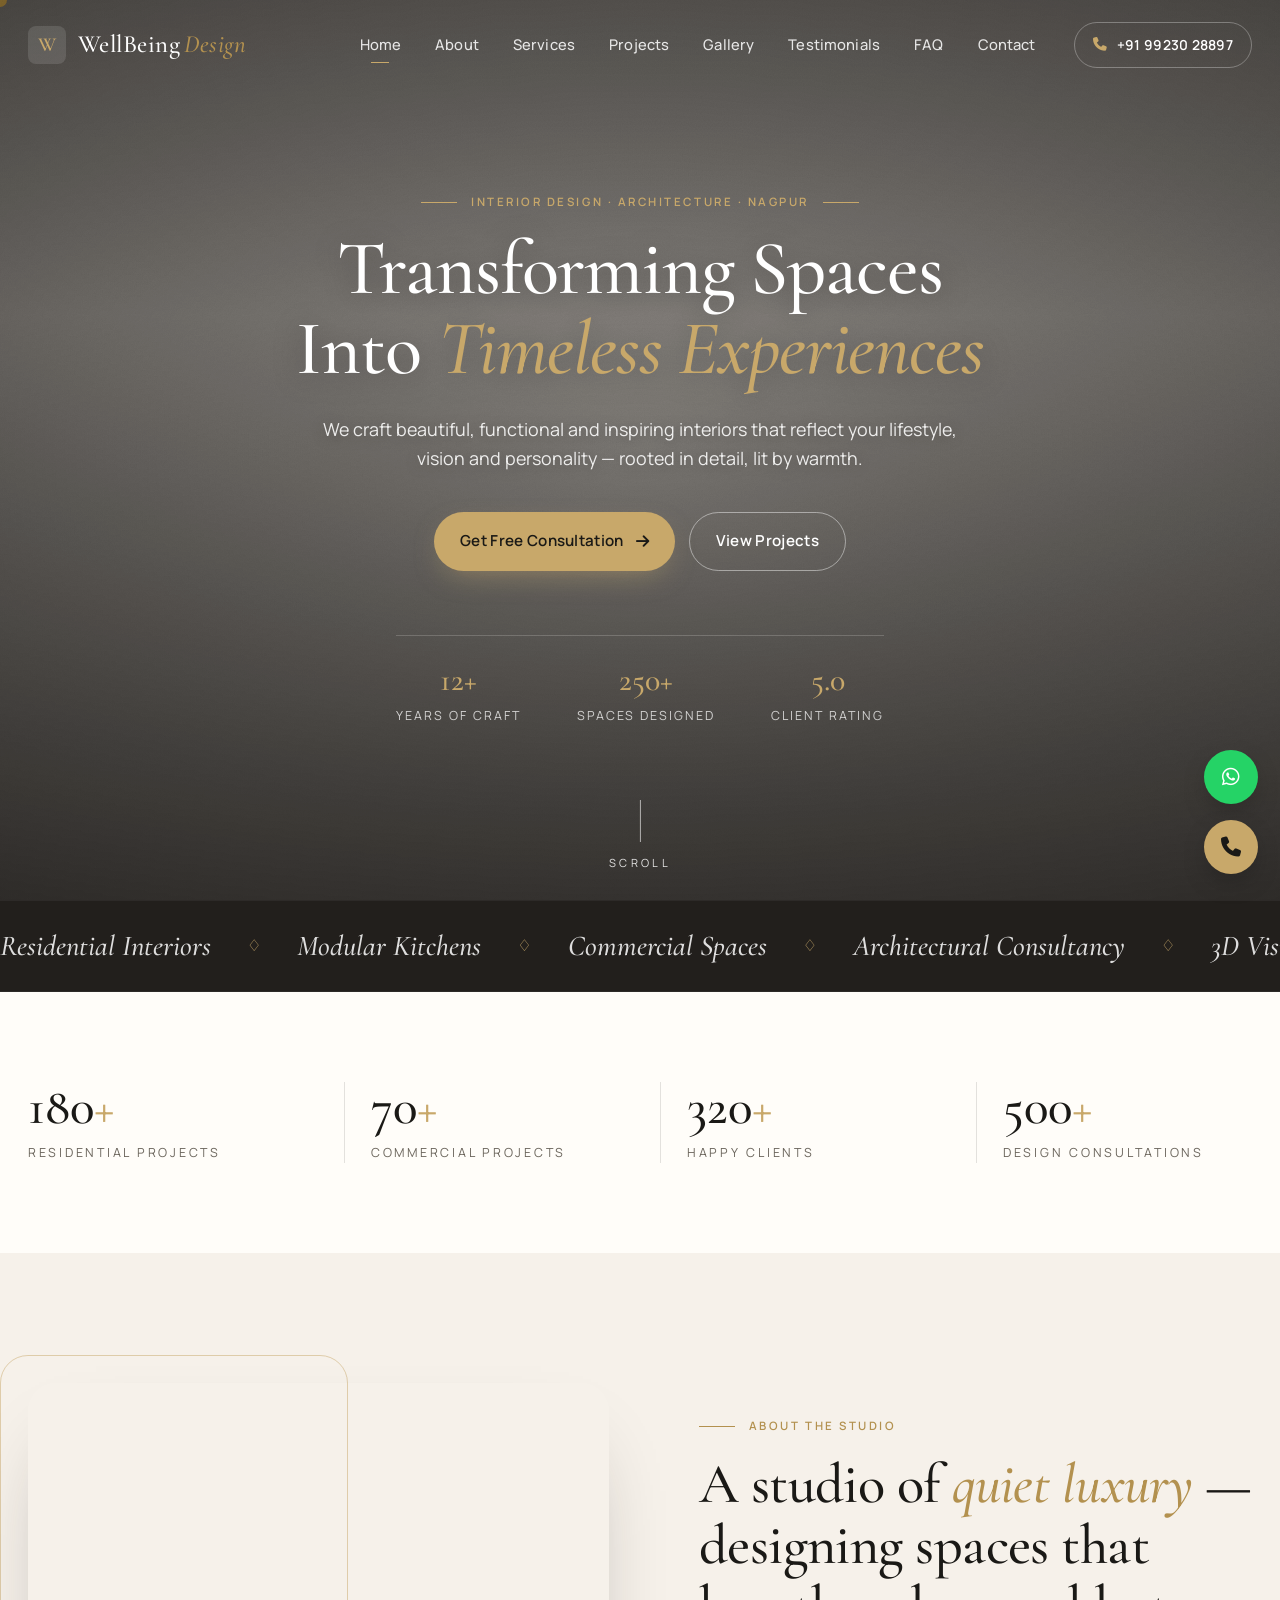
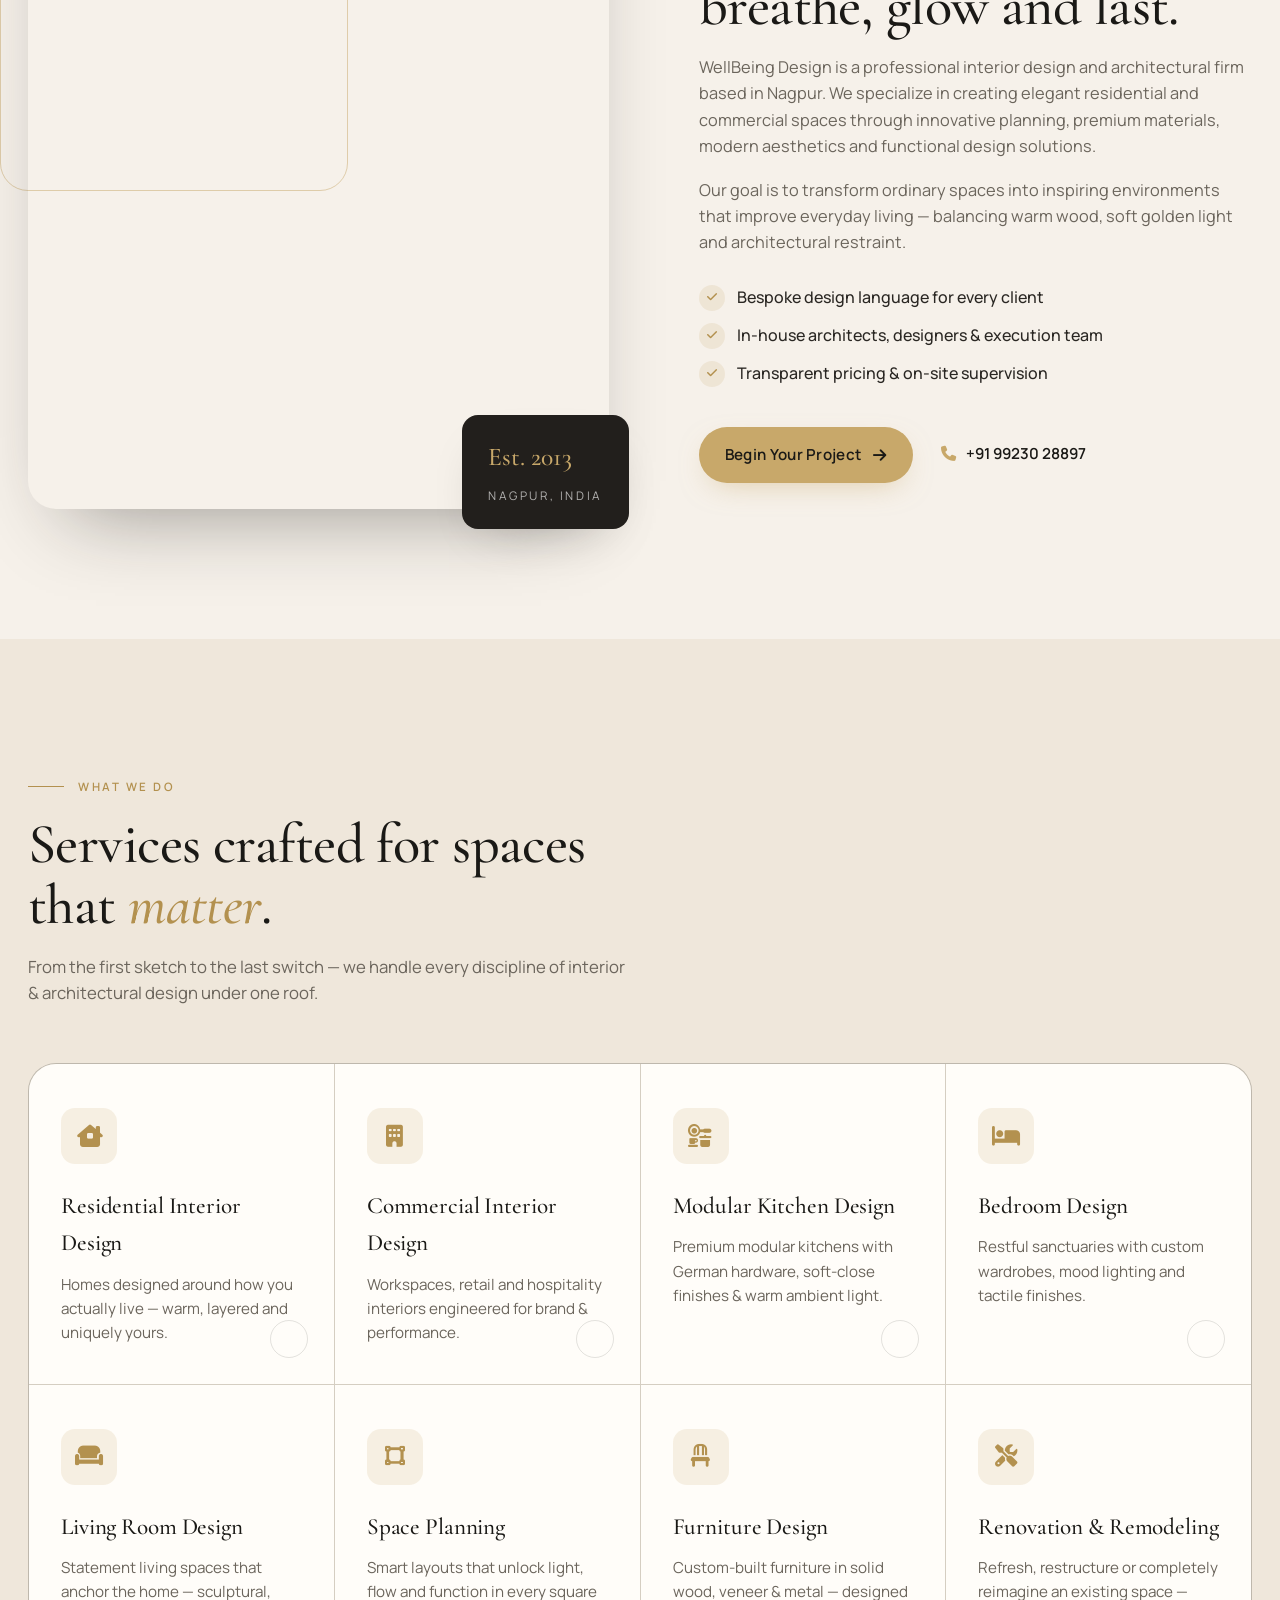
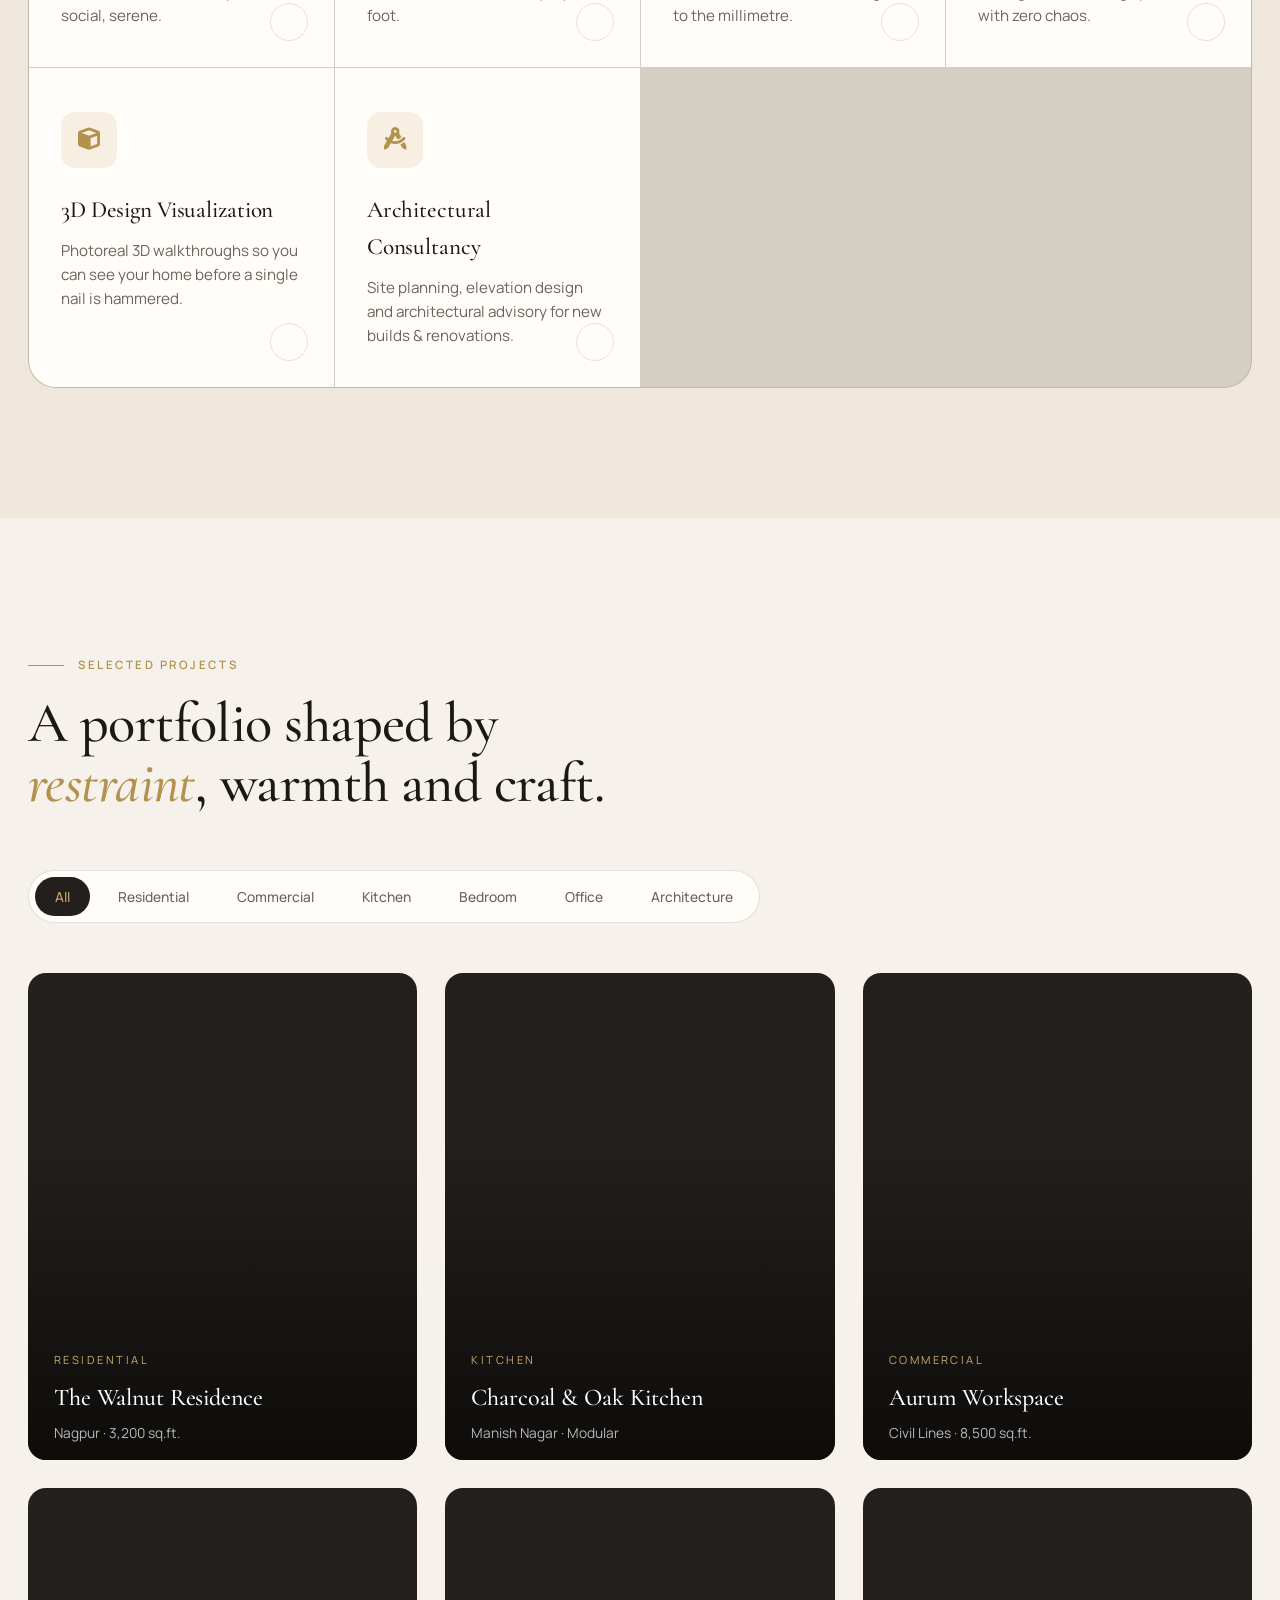
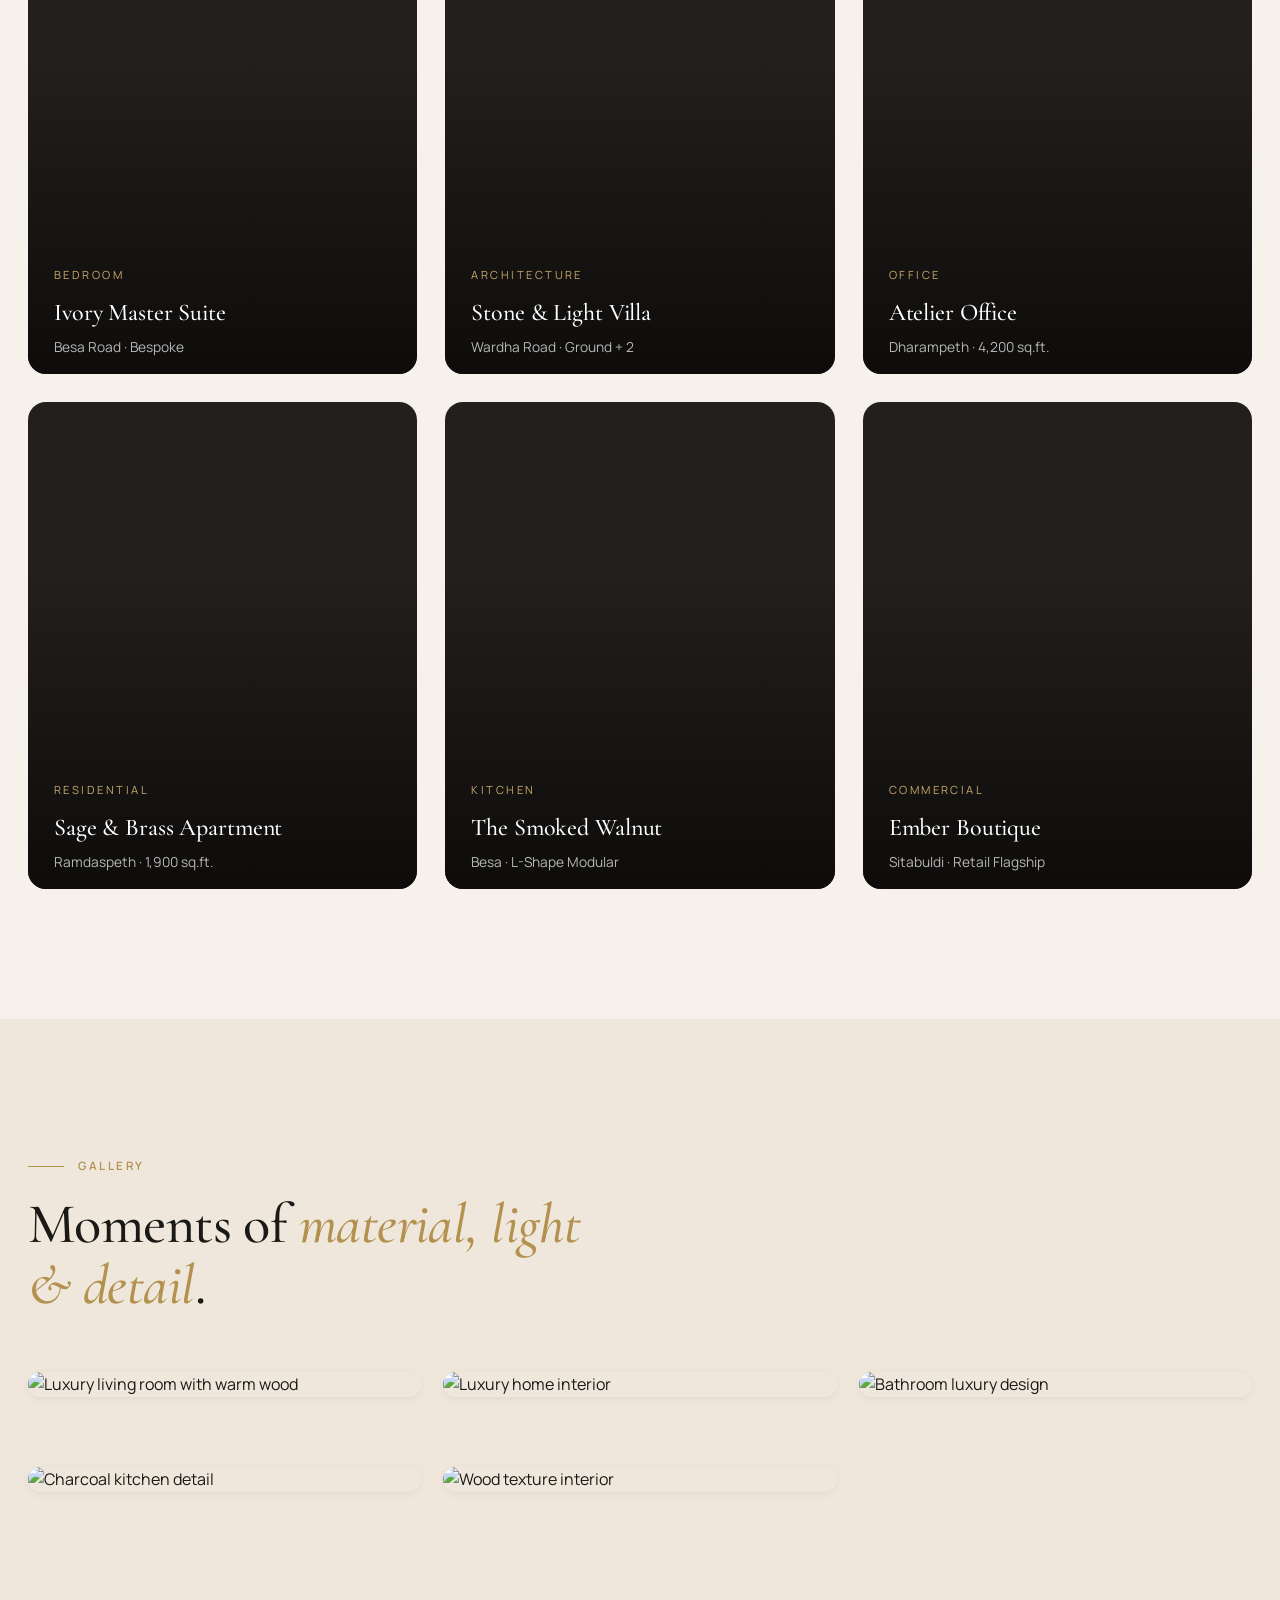
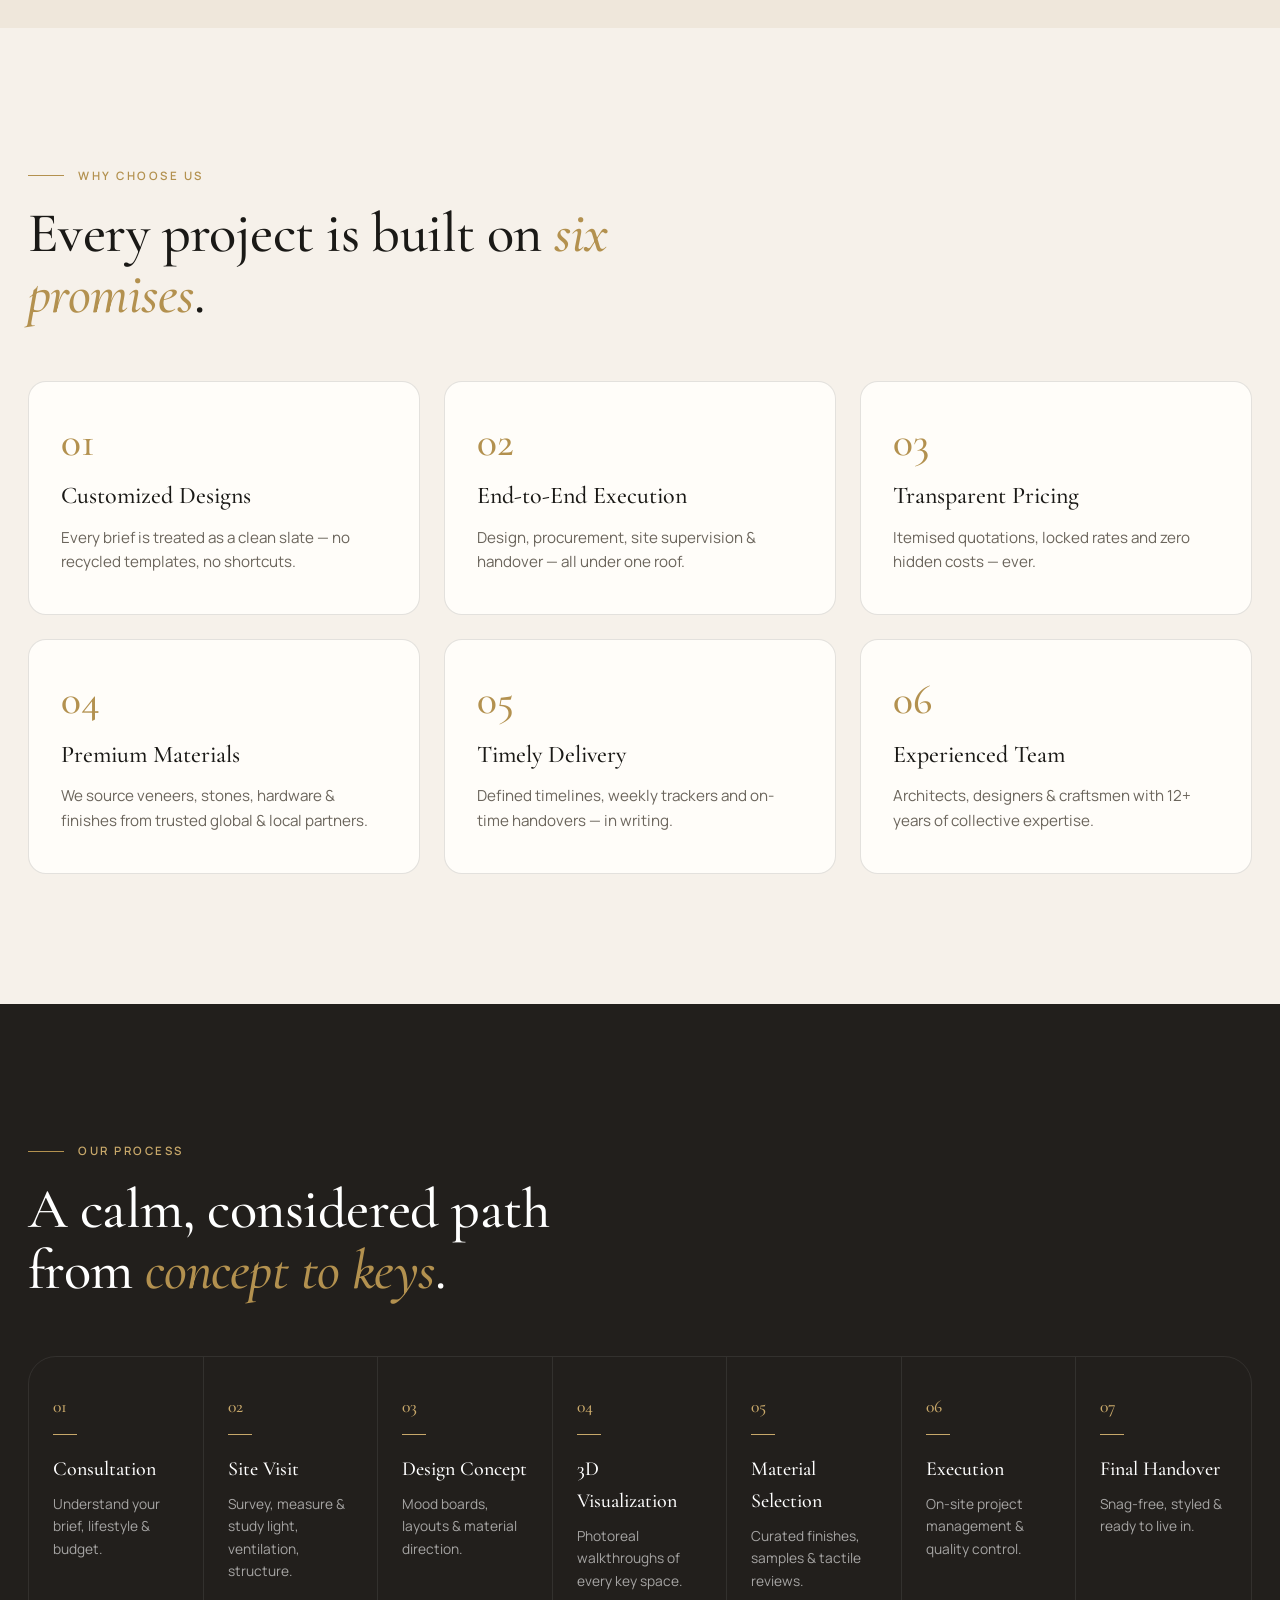
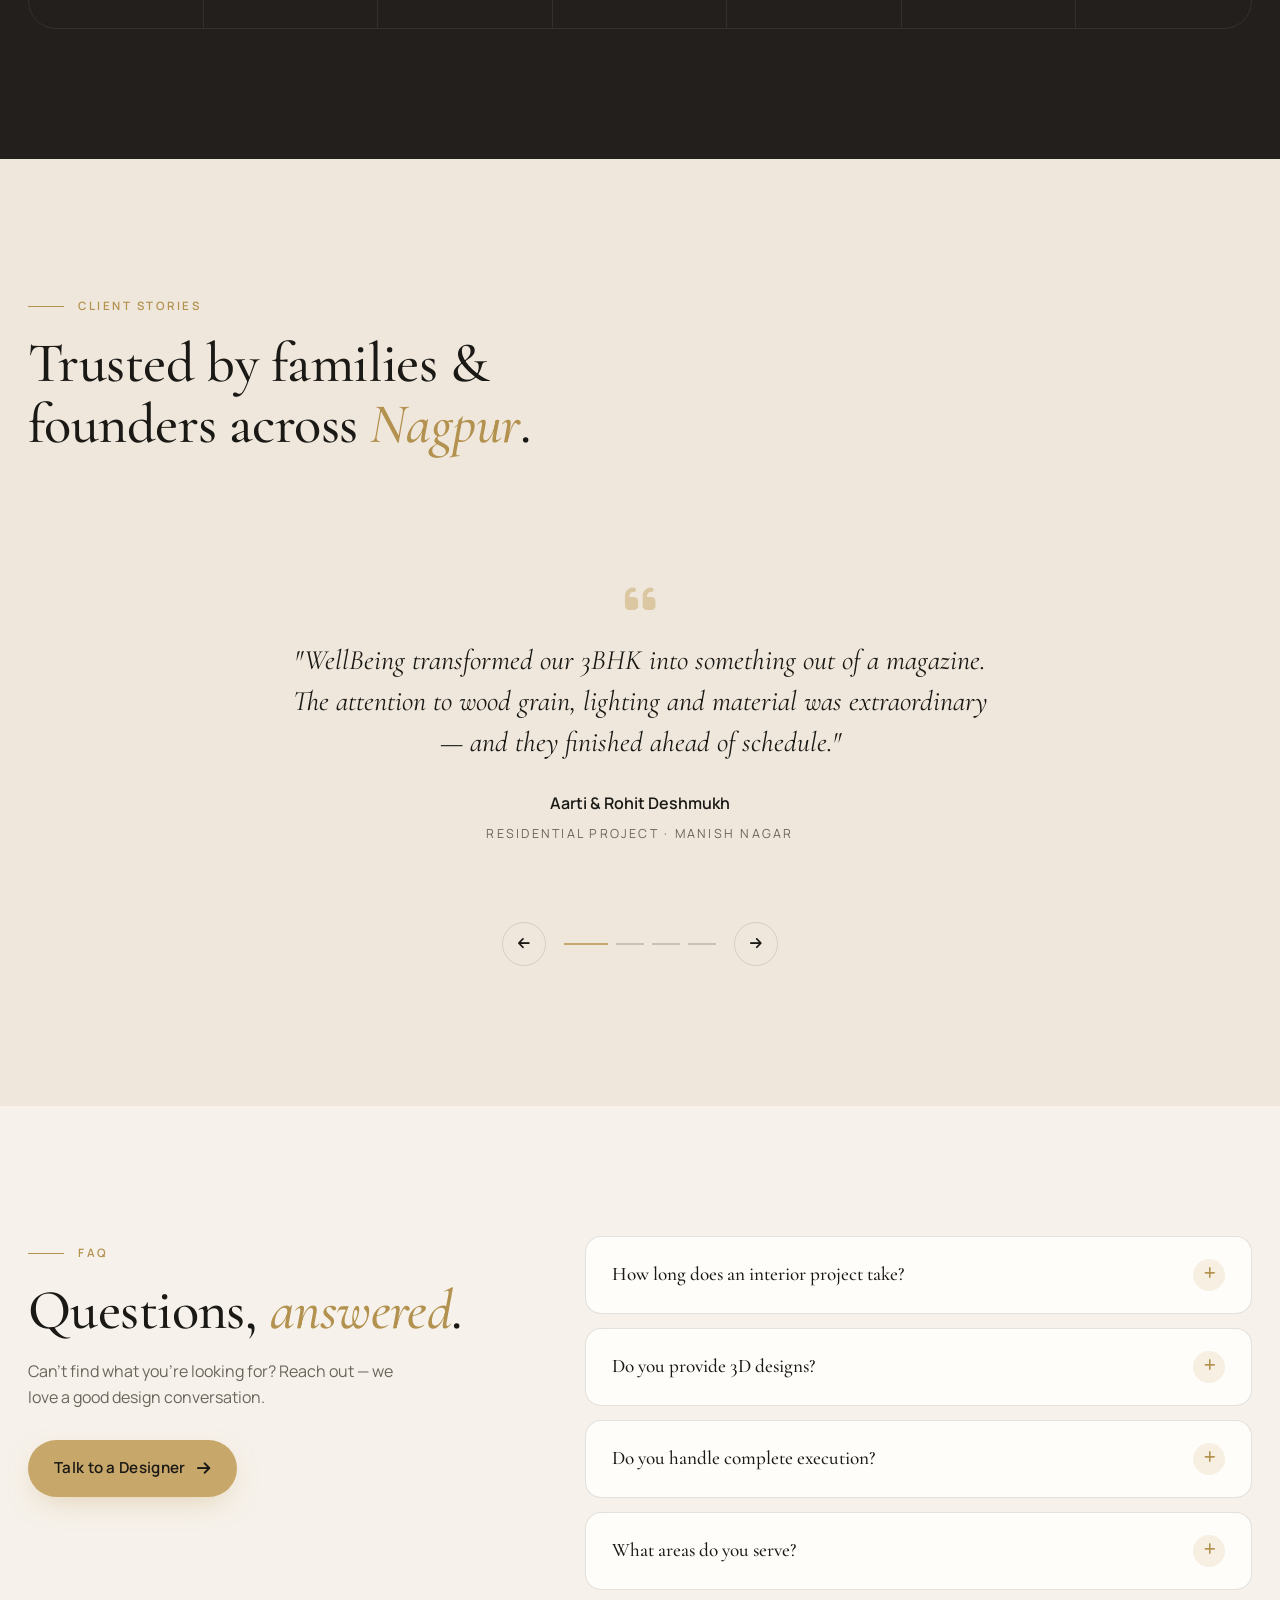
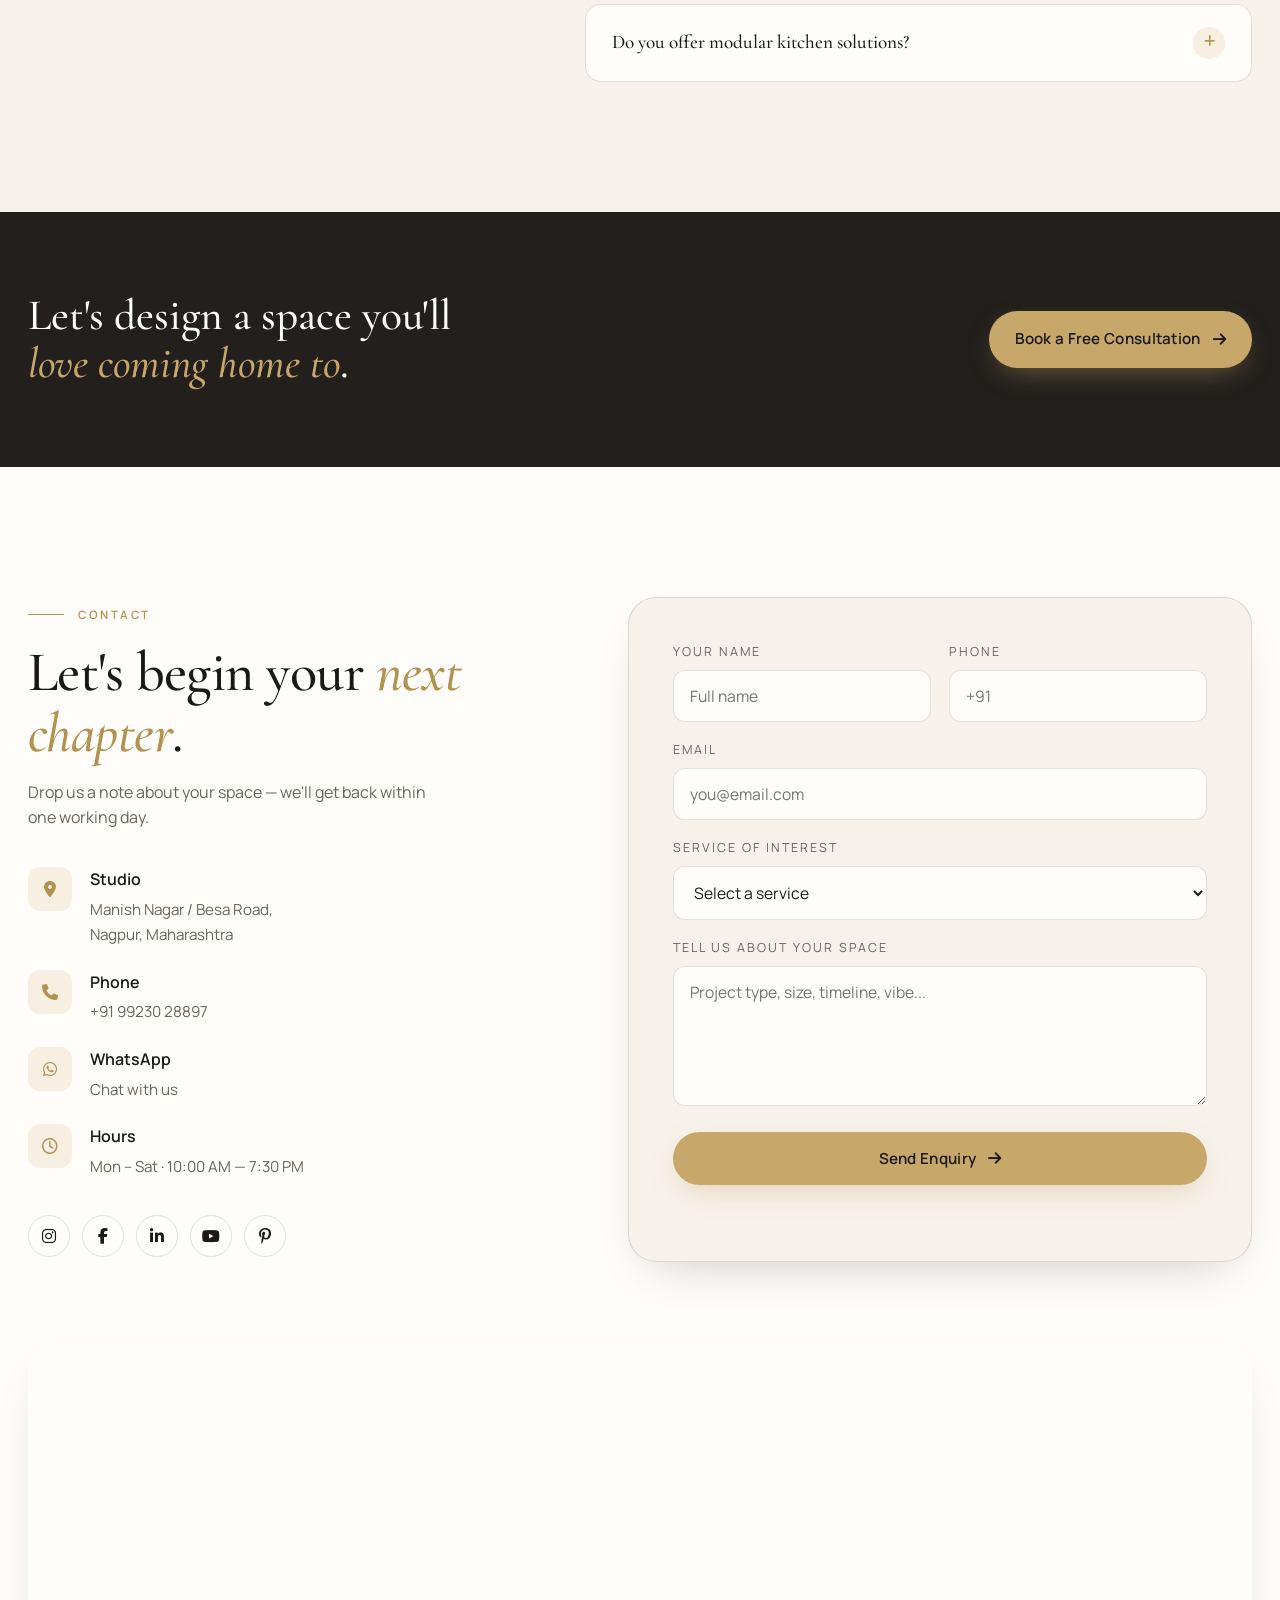
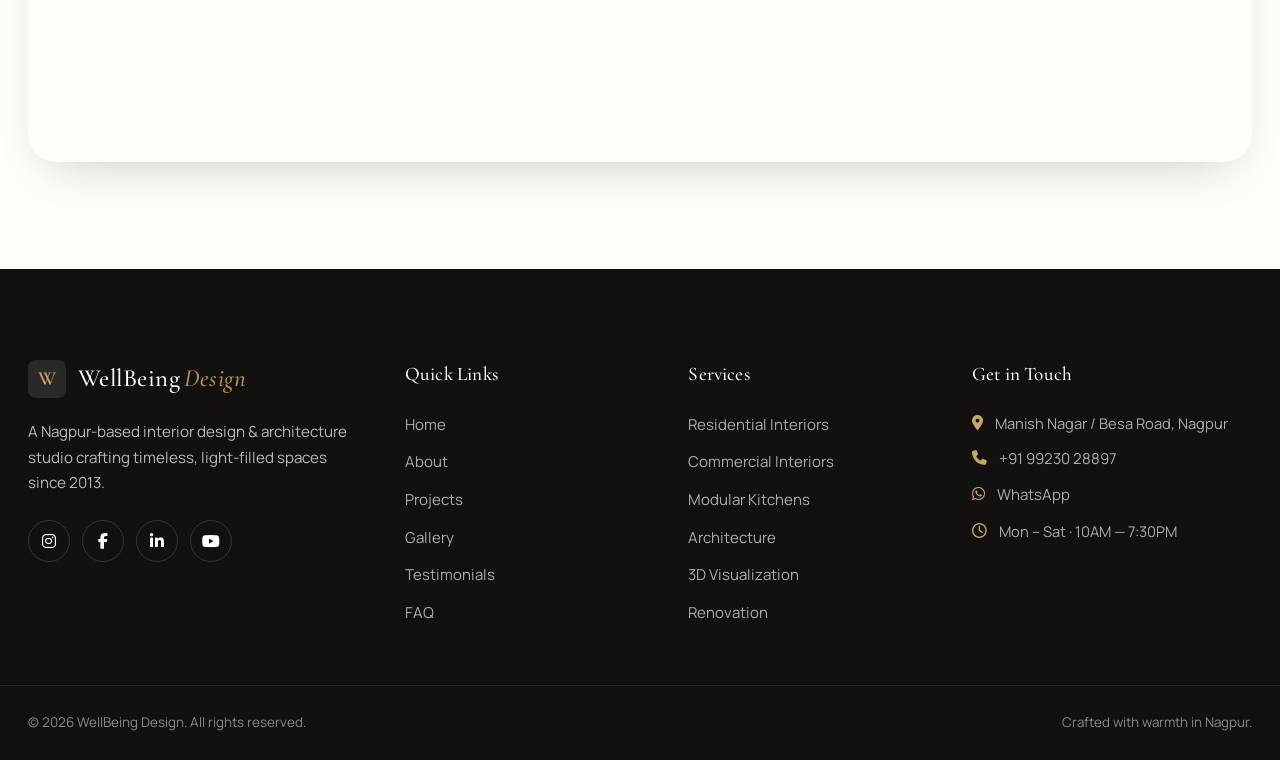
==== commit 86ad3d92: "auto-commit for 89b243d1-ebbf-4d57-8b69-1daffc8da12f" ====
--- a/site/index.html
+++ b/site/index.html
@@ -17,13 +17,13 @@
   <meta property="og:type" content="website" />
   <meta property="og:title" content="WellBeing Design | Luxury Interior Design & Architecture Studio" />
   <meta property="og:description" content="Transforming spaces into timeless experiences. Premium interior design & architecture in Nagpur." />
-  <meta property="og:image" content="https://images.unsplash.com/photo-1565538810643-b5bdb714032a?w=1600&q=80" />
+  <meta property="og:image" content="https://customer-assets.emergentagent.com/job_design-nagpur/artifacts/bf5r62we_image.png" />
 
   <!-- Twitter -->
   <meta property="twitter:card" content="summary_large_image" />
   <meta property="twitter:title" content="WellBeing Design | Luxury Interior Design" />
   <meta property="twitter:description" content="Premium interior design & architecture studio in Nagpur." />
-  <meta property="twitter:image" content="https://images.unsplash.com/photo-1565538810643-b5bdb714032a?w=1600&q=80" />
+  <meta property="twitter:image" content="https://customer-assets.emergentagent.com/job_design-nagpur/artifacts/bf5r62we_image.png" />
 
   <!-- Fonts -->
   <link rel="preconnect" href="https://fonts.googleapis.com" />
@@ -83,12 +83,7 @@
 
   <!-- HERO -->
   <section class="hero" id="home">
-    <div class="hero-slider" id="heroSlider">
-      <div class="hero-slide active" style="background-image:url('https://images.unsplash.com/photo-1565538810643-b5bdb714032a?auto=format&fit=crop&w=2000&q=80');"></div>
-      <div class="hero-slide" style="background-image:url('https://images.unsplash.com/photo-1600585154340-be6161a56a0c?auto=format&fit=crop&w=2000&q=80');"></div>
-      <div class="hero-slide" style="background-image:url('https://images.unsplash.com/photo-1616486338812-3dadae4b4ace?auto=format&fit=crop&w=2000&q=80');"></div>
-      <div class="hero-slide" style="background-image:url('https://images.unsplash.com/photo-1600210492486-724fe5c67fb0?auto=format&fit=crop&w=2000&q=80');"></div>
-    </div>
+    <div class="hero-bg" style="background-image:url('https://customer-assets.emergentagent.com/job_design-nagpur/artifacts/bf5r62we_image.png');"></div>
     <div class="hero-overlay"></div>
     <div class="hero-grain"></div>
 
@@ -96,6 +91,7 @@
       <div class="eyebrow reveal">
         <span class="eyebrow-line"></span>
         <span>Interior Design &middot; Architecture &middot; Nagpur</span>
+        <span class="eyebrow-line"></span>
       </div>
       <h1 class="hero-title reveal">
         Transforming Spaces<br />
@@ -131,8 +127,6 @@
         </div>
       </div>
     </div>
-
-    <div class="hero-pagination" id="heroPagination" aria-hidden="true"></div>
 
     <a href="#about" class="hero-scroll" aria-label="Scroll to content">
       <span></span>
--- a/site/style.css
+++ b/site/style.css
@@ -317,28 +317,32 @@
   min-height: 100svh;
   display: flex;
   align-items: center;
+  justify-content: center;
+  text-align: center;
   color: #fff;
   overflow: hidden;
   isolation: isolate;
 }
-.hero-slider { position: absolute; inset: 0; z-index: -3; }
-.hero-slide {
-  position: absolute; inset: 0;
+.hero-bg {
+  position: absolute;
+  inset: -6%;
+  z-index: -3;
   background-size: cover;
   background-position: center;
-  opacity: 0;
-  transform: scale(1.08);
-  transition: opacity 1.6s var(--ease), transform 7s var(--ease);
-}
-.hero-slide.active {
-  opacity: 1;
-  transform: scale(1);
+  background-repeat: no-repeat;
+  will-change: transform;
+  transform: translateY(0) scale(1.05);
+  animation: heroZoom 24s ease-in-out infinite alternate;
+}
+@keyframes heroZoom {
+  from { transform: translateY(0) scale(1.05); }
+  to   { transform: translateY(-1.5%) scale(1.13); }
 }
 .hero-overlay {
   position: absolute; inset: 0; z-index: -2;
   background:
-    linear-gradient(180deg, rgba(17,15,13,0.55) 0%, rgba(17,15,13,0.35) 30%, rgba(17,15,13,0.75) 100%),
-    linear-gradient(90deg, rgba(17,15,13,0.55) 0%, rgba(17,15,13,0) 70%);
+    linear-gradient(180deg, rgba(15,13,11,0.55) 0%, rgba(15,13,11,0.40) 35%, rgba(15,13,11,0.75) 100%),
+    radial-gradient(ellipse at center, rgba(15,13,11,0.10) 0%, rgba(15,13,11,0.45) 100%);
 }
 .hero-grain {
   position: absolute; inset: 0; z-index: -1; pointer-events: none;
@@ -353,40 +357,51 @@
   width: 100%;
   margin: 0 auto;
   padding: 140px 28px 120px;
-}
-.hero-content .eyebrow { color: var(--gold); }
+  display: flex;
+  flex-direction: column;
+  align-items: center;
+  text-align: center;
+}
+.hero-content .eyebrow {
+  color: var(--gold);
+  justify-content: center;
+}
 .hero-content .eyebrow-line { background: var(--gold); }
 .hero-title {
   font-family: var(--serif);
   font-weight: 500;
-  font-size: clamp(2.6rem, 6vw, 5.2rem);
-  line-height: 1.02;
+  font-size: clamp(2.6rem, 6vw, 5.4rem);
+  line-height: 1.04;
   letter-spacing: -0.015em;
-  max-width: 18ch;
+  max-width: 20ch;
   margin-bottom: 26px;
+  text-shadow: 0 4px 30px rgba(0,0,0,0.35);
 }
 .hero-title em {
   color: var(--gold);
   font-style: italic;
 }
 .hero-sub {
-  max-width: 56ch;
+  max-width: 60ch;
   font-size: clamp(1rem, 1.4vw, 1.18rem);
-  color: rgba(255,255,255,0.84);
+  color: rgba(255,255,255,0.88);
   margin-bottom: 40px;
+  text-shadow: 0 2px 14px rgba(0,0,0,0.35);
 }
 .hero-cta {
   display: flex;
   flex-wrap: wrap;
   gap: 14px;
+  justify-content: center;
   margin-bottom: 64px;
 }
 .hero-meta {
   display: flex;
   flex-wrap: wrap;
-  gap: 44px;
+  gap: 56px;
+  justify-content: center;
   padding-top: 28px;
-  border-top: 1px solid rgba(255,255,255,0.15);
+  border-top: 1px solid rgba(255,255,255,0.18);
   max-width: 640px;
 }
 .hero-meta strong {
@@ -402,23 +417,7 @@
   font-size: 0.78rem;
   letter-spacing: 0.16em;
   text-transform: uppercase;
-  color: rgba(255,255,255,0.7);
-}
-
-.hero-pagination {
-  position: absolute;
-  right: 32px; bottom: 110px;
-  display: flex; flex-direction: column; gap: 12px;
-  z-index: 2;
-}
-.hero-pagination button {
-  width: 10px; height: 10px; border-radius: 50%;
-  background: rgba(255,255,255,0.3);
-  transition: all .3s var(--ease);
-}
-.hero-pagination button.active {
-  background: var(--gold);
-  transform: scale(1.4);
+  color: rgba(255,255,255,0.75);
 }
 
 .hero-scroll {
@@ -427,7 +426,8 @@
   transform: translateX(-50%);
   display: flex; flex-direction: column;
   align-items: center; gap: 12px;
-  color: rgba(255,255,255,0.75);
+  color: rgba(255,255,255,0.85);
+  z-index: 2;
 }
 .hero-scroll span {
   width: 1px; height: 42px;
